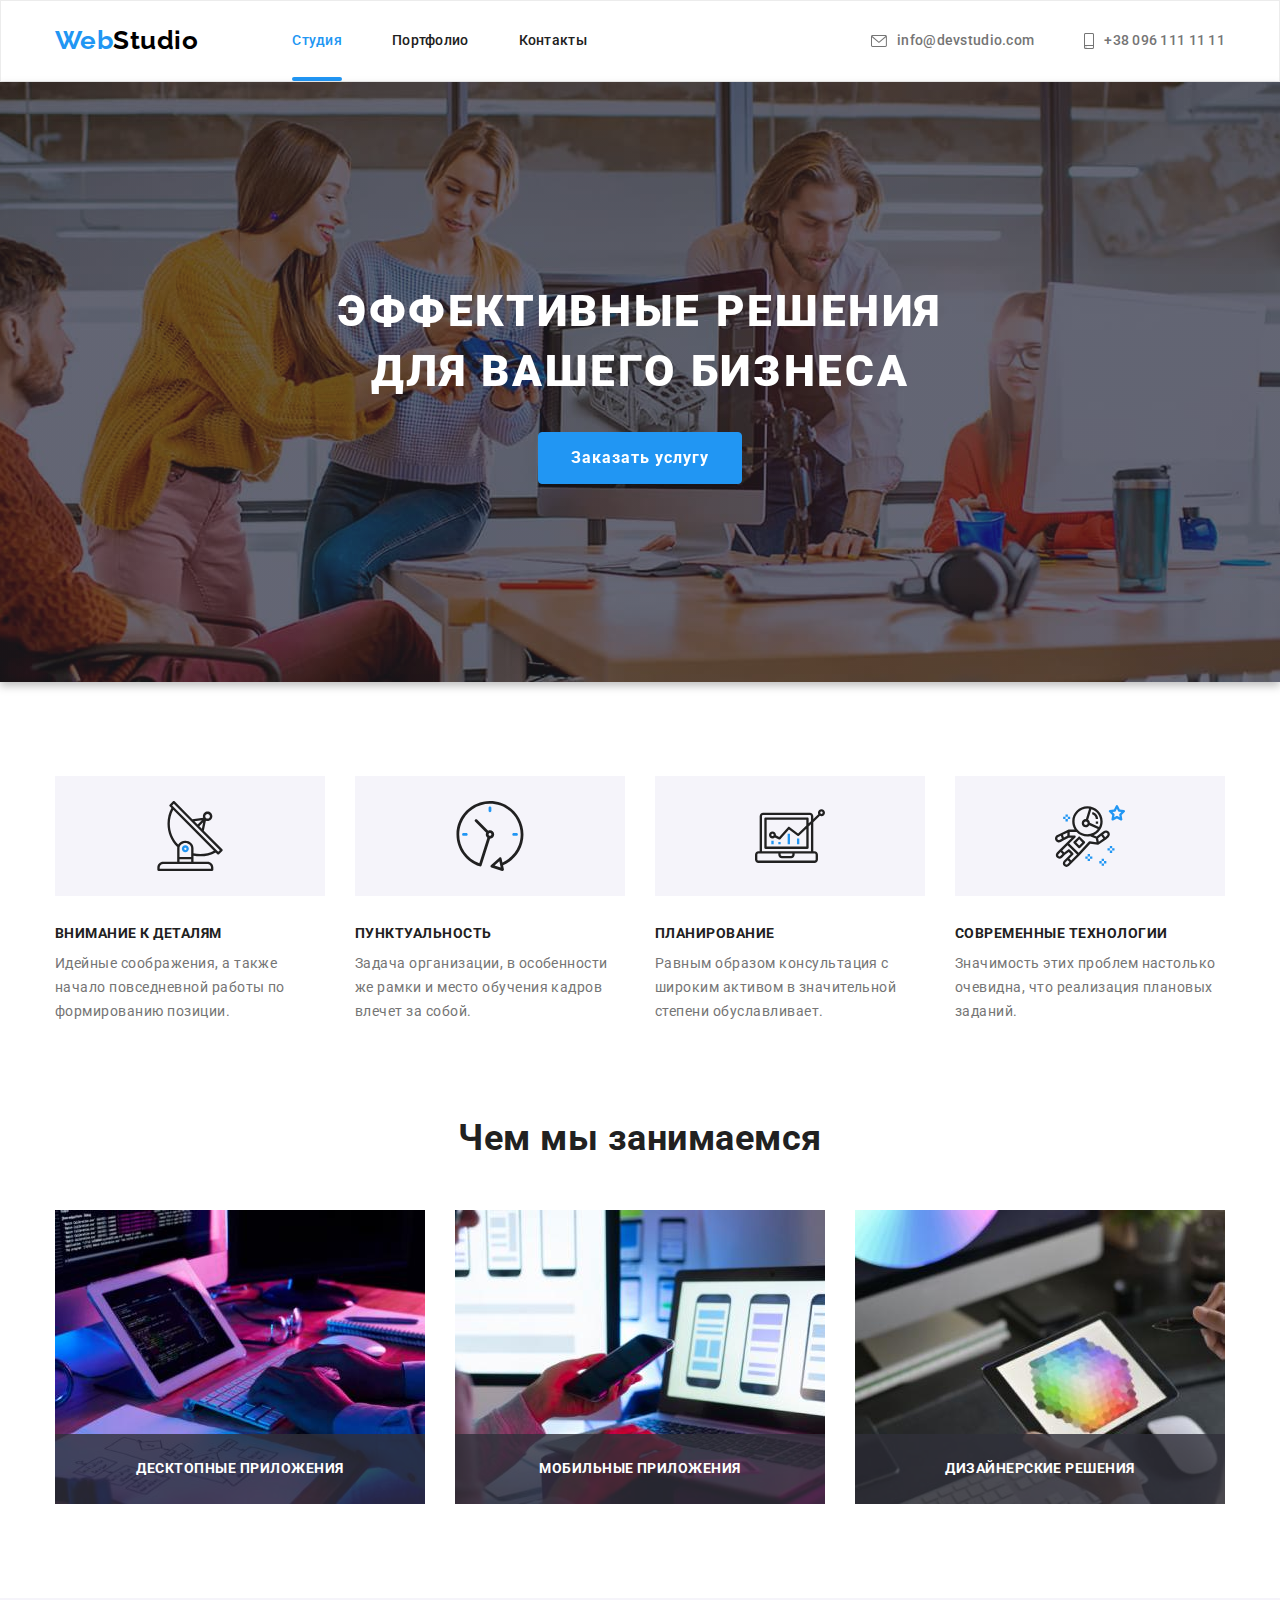
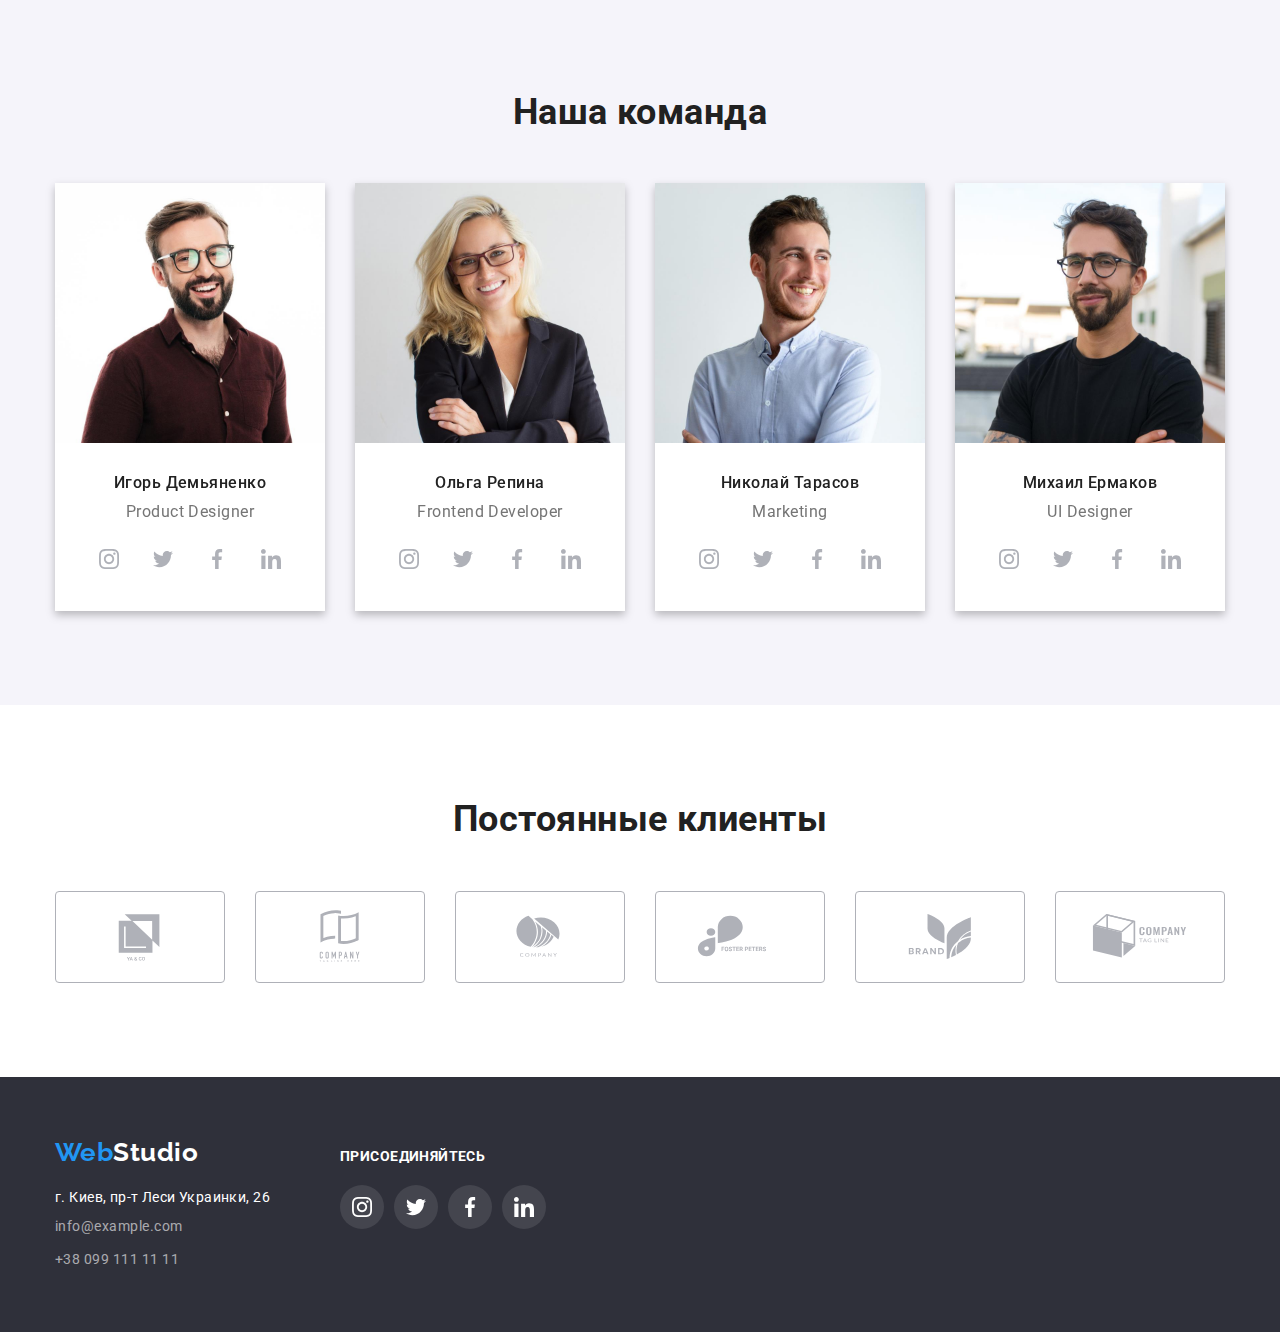
==== index.html @ 808e6c38 "start1" ====
<!DOCTYPE html>
<html lang="ru">
  <head>
    <meta charset="UTF-8" />
    <meta http-equiv="X-UA-Compatible" content="IE=edge" />
    <meta name="viewport" content="width=device-width, initial-scale=1.0" />
    <title>WebStudio</title>
    <link rel="preconnect" href="https://fonts.googleapis.com" />
    <link rel="preconnect" href="https://fonts.gstatic.com" crossorigin />
    <link
      href="https://fonts.googleapis.com/css2?family=Raleway:wght@700&family=Roboto:wght@400;500;700;900&display=swap"
      rel="stylesheet"
    />
    <link
      rel="stylesheet"
      href="https://cdnjs.cloudflare.com/ajax/libs/modern-normalize/1.1.0/modern-normalize.min.css"
    />
    <link rel="stylesheet" href="./css/styles.css" />
  </head>
  <body>
    <header class="header">
      <div class="container main-nav">
        <nav class="header-navigation">
          <a href="" class="header-logo link" lang="en">Web<span class="accent">Studio</span></a>
          <ul class="header-list list">
            <li class="header-item">
              <a href="./index.html" class="header-link link current">Студия</a>
            </li>
            <li class="header-item">
              <a href="./portfolio.html" class="header-link link">Портфолио</a>
            </li>
            <li class="header-item">
              <a href="" class="header-link link">Контакты</a>
            </li>
          </ul>
        </nav>
        <ul class="header-contacts list">
          <li class="header-item">
            <a href="mailto:info@devstudio.com" class="header-link header-mail link"
              ><svg class="header-contacts-icon" width="16" height="12">
                <use href="./images/icons.svg#icon-envelope"></use>
              </svg>
              info@devstudio.com</a
            >
          </li>
          <li class="header-item">
            <a href="tel:+380961111111" class="header-link header-tel link"
              ><svg class="header-contacts-icon" width="10" height="16">
                <use href="./images/icons.svg#icon-smartphone"></use>
              </svg>
              +38 096 111 11 11
            </a>
          </li>
        </ul>
      </div>
    </header>
    <main>
      <section class="hero overlay">
        <div class="container">
          <h1 class="hero-title">Эффективные решения <br />для вашего бизнеса</h1>
          <button type="button" data-modal-open class="order-button">Заказать услугу</button>
        </div>
      </section>
      <section class="feature">
        <div class="container">
          <h2 class="visually-hidden">Преимущества</h2>
          <ul class="feature-list list">
            <li class="feature-item">
              <div class="feature-div-icon">
                <svg class="feature-icon" width="70" height="70">
                  <use href="./images/icons.svg#icon-antenna"></use>
                </svg>
              </div>
              <div class="feature-item-text">
                <h3 class="title">Внимание к деталям</h3>
                <p class="text">
                  Идейные соображения, а также начало повседневной работы по формированию позиции.
                </p>
              </div>
            </li>
            <li class="feature-item">
              <div class="feature-div-icon">
                <svg class="feature-icon" width="70" height="70">
                  <use href="./images/icons.svg#icon-clock"></use>
                </svg>
              </div>
              <div class="feature-item-text">
                <h3 class="title">Пунктуальность</h3>
                <p class="text">
                  Задача организации, в особенности же рамки и место обучения кадров влечет за
                  собой.
                </p>
              </div>
            </li>
            <li class="feature-item">
              <div class="feature-div-icon">
                <svg class="feature-icon" width="70" height="70">
                  <use href="./images/icons.svg#icon-diagram"></use>
                </svg>
              </div>
              <div class="feature-item-text">
                <h3 class="title">Планирование</h3>
                <p class="text">
                  Равным образом консультация с широким активом в значительной степени
                  обуславливает.
                </p>
              </div>
            </li>
            <li class="feature-item">
              <div class="feature-div-icon">
                <svg class="feature-icon" width="70" height="70">
                  <use href="./images/icons.svg#icon-astronaut"></use>
                </svg>
              </div>
              <div class="feature-item-text">
                <h3 class="title">Современные технологии</h3>
                <p class="text">
                  Значимость этих проблем настолько очевидна, что реализация плановых заданий.
                </p>
              </div>
            </li>
          </ul>
        </div>
      </section>

      <section class="work">
        <div class="container">
          <h2 class="section-title">Чем мы занимаемся</h2>
          <ul class="work-list list">
            <li class="work-item">
              <img class="work-image" src="./images/box1.jpg" alt="планшет" width="370" />
              <p class="work-item-text">Десктопные приложения</p>
            </li>
            <li class="work-item">
              <img class="work-image" src="./images/box2.jpg" alt="смартфон" width="370" />
              <p class="work-item-text">Мобильные приложения</p>
            </li>
            <li class="work-item">
              <img class="work-image" src="./images/box3.jpg" alt="стилус" width="370" />
              <p class="work-item-text">Дизайнерские решения</p>
            </li>
          </ul>
        </div>
      </section>

      <section class="team">
        <div class="container">
          <h2 class="section-title">Наша команда</h2>
          <ul class="team-list list">
            <li class="team-item">
              <img
                class="team-image"
                src="./images/worker1.jpg"
                alt="Игорь Демьяненко"
                width="270"
              />
              <div class="team-title">
                <h3 class="team-name">Игорь Демьяненко</h3>
                <p class="team-job" lang="en">Product Designer</p>
                <ul class="team-social-list list">
                  <li class="team-social-item">
                    <a href="" class="team-social-link">
                      <svg class="team-social-icon" width="20" height="20">
                        <use href="./images/icons.svg#icon-instagram"></use>
                      </svg>
                    </a>
                  </li>
                  <li class="team-social-item">
                    <a href="" class="team-social-link">
                      <svg class="team-social-icon" width="20" height="20">
                        <use href="./images/icons.svg#icon-twitter"></use>
                      </svg>
                    </a>
                  </li>
                  <li class="team-social-item">
                    <a href="" class="team-social-link">
                      <svg class="team-social-icon" width="20" height="20">
                        <use href="./images/icons.svg#icon-facebook"></use>
                      </svg>
                    </a>
                  </li>
                  <li class="team-social-item">
                    <a href="" class="team-social-link">
                      <svg class="team-social-icon" width="20" height="20">
                        <use href="./images/icons.svg#icon-linkedin"></use>
                      </svg>
                    </a>
                  </li>
                </ul>
              </div>
            </li>
            <li class="team-item">
              <img class="team-image" src="./images/worker2.jpg" alt="Ольга Репина" width="270" />
              <div class="team-title">
                <h3 class="team-name">Ольга Репина</h3>
                <p class="team-job" lang="en">Frontend Developer</p>
                <ul class="team-social-list list">
                  <li class="team-social-item">
                    <a href="" class="team-social-link">
                      <svg class="team-social-icon" width="20" height="20">
                        <use href="./images/icons.svg#icon-instagram"></use>
                      </svg>
                    </a>
                  </li>
                  <li class="team-social-item">
                    <a href="" class="team-social-link">
                      <svg class="team-social-icon" width="20" height="20">
                        <use href="./images/icons.svg#icon-twitter"></use>
                      </svg>
                    </a>
                  </li>
                  <li class="team-social-item">
                    <a href="" class="team-social-link">
                      <svg class="team-social-icon" width="20" height="20">
                        <use href="./images/icons.svg#icon-facebook"></use>
                      </svg>
                    </a>
                  </li>
                  <li class="team-social-item">
                    <a href="" class="team-social-link">
                      <svg class="team-social-icon" width="20" height="20">
                        <use href="./images/icons.svg#icon-linkedin"></use>
                      </svg>
                    </a>
                  </li>
                </ul>
              </div>
            </li>
            <li class="team-item">
              <img
                class="team-image"
                src="./images/worker3.jpg"
                alt="Николай Тарасов"
                width="270"
              />
              <div class="team-title">
                <h3 class="team-name">Николай Тарасов</h3>
                <p class="team-job" lang="en">Marketing</p>
                <ul class="team-social-list list">
                  <li class="team-social-item">
                    <a href="" class="team-social-link">
                      <svg class="team-social-icon" width="20" height="20">
                        <use href="./images/icons.svg#icon-instagram"></use>
                      </svg>
                    </a>
                  </li>
                  <li class="team-social-item">
                    <a href="" class="team-social-link">
                      <svg class="team-social-icon" width="20" height="20">
                        <use href="./images/icons.svg#icon-twitter"></use>
                      </svg>
                    </a>
                  </li>
                  <li class="team-social-item">
                    <a href="" class="team-social-link">
                      <svg class="team-social-icon" width="20" height="20">
                        <use href="./images/icons.svg#icon-facebook"></use>
                      </svg>
                    </a>
                  </li>
                  <li class="team-social-item">
                    <a href="" class="team-social-link">
                      <svg class="team-social-icon" width="20" height="20">
                        <use href="./images/icons.svg#icon-linkedin"></use>
                      </svg>
                    </a>
                  </li>
                </ul>
              </div>
            </li>
            <li class="team-item">
              <img class="team-image" src="./images/worker4.jpg" alt="Михаил Ермаков" width="270" />
              <div class="team-title">
                <h3 class="team-name">Михаил Ермаков</h3>
                <p class="team-job" lang="en">UI Designer</p>
                <ul class="team-social-list list">
                  <li class="team-social-item">
                    <a href="" class="team-social-link">
                      <svg class="team-social-icon" width="20" height="20">
                        <use href="./images/icons.svg#icon-instagram"></use>
                      </svg>
                    </a>
                  </li>
                  <li class="team-social-item">
                    <a href="" class="team-social-link">
                      <svg class="team-social-icon" width="20" height="20">
                        <use href="./images/icons.svg#icon-twitter"></use>
                      </svg>
                    </a>
                  </li>
                  <li class="team-social-item">
                    <a href="" class="team-social-link">
                      <svg class="team-social-icon" width="20" height="20">
                        <use href="./images/icons.svg#icon-facebook"></use>
                      </svg>
                    </a>
                  </li>
                  <li class="team-social-item">
                    <a href="" class="team-social-link">
                      <svg class="team-social-icon" width="20" height="20">
                        <use href="./images/icons.svg#icon-linkedin"></use>
                      </svg>
                    </a>
                  </li>
                </ul>
              </div>
            </li>
          </ul>
        </div>
      </section>

      <section class="clients">
        <div class="container">
          <h2 class="section-title">Постоянные клиенты</h2>
          <ul class="clients-list list">
            <li class="clients-item">
              <a href="" class="clients-link link">
                <svg class="clients-icon" width="106" height="60">
                  <use href="./images/icons.svg#icon-client1"></use>
                </svg>
              </a>
            </li>
            <li class="clients-item">
              <a href="" class="clients-link link">
                <svg class="clients-icon" width="106" height="60">
                  <use href="./images/icons.svg#icon-client2"></use>
                </svg>
              </a>
            </li>
            <li class="clients-item">
              <a href="" class="clients-link link">
                <svg class="clients-icon" width="106" height="60">
                  <use href="./images/icons.svg#icon-client3"></use>
                </svg>
              </a>
            </li>
            <li class="clients-item">
              <a href="" class="clients-link link">
                <svg class="clients-icon" width="106" height="60">
                  <use href="./images/icons.svg#icon-client4"></use>
                </svg>
              </a>
            </li>
            <li class="clients-item">
              <a href="" class="clients-link link">
                <svg class="clients-icon" width="106" height="60">
                  <use href="./images/icons.svg#icon-client5"></use>
                </svg>
              </a>
            </li>
            <li class="clients-item">
              <a href="" class="clients-link link">
                <svg class="clients-icon" width="106" height="60">
                  <use href="./images/icons.svg#icon-client6"></use>
                </svg>
              </a>
            </li>
          </ul>
        </div>
      </section>

      <div class="backdrop is-hidden" data-modal>
        <div class="modal">
          <button type="button" data-modal-close class="modal-close">
            <svg class="close-icon" width="18" height="18">
              <use href="./images/icons.svg#icon-close"></use>
            </svg>
          </button>
        </div>
      </div>
    </main>

    <footer class="footer">
      <div class="container">
        <div class="footer-contact">
          <a href="" lang="en" class="footer-logo link">
            Web<span class="accent-footer">Studio</span>
          </a>
          <address class="footer-contacts">
            <ul class="footer-list list">
              <li class="footer-item">
                <a class="footer-address link" href="https://goo.gl/maps/3ZpsKinJBJPtdprP7">
                  г. Киев, пр-т Леси Украинки, 26
                </a>
              </li>
              <li class="footer-item">
                <a class="footer-mail link" href="mailto:info@example.com">info@example.com </a>
              </li>
              <li class="footer-item">
                <a class="footer-tel link" href="tel:+380991111111">+38 099 111 11 11 </a>
              </li>
            </ul>
          </address>
        </div>
        <div class="footer-join">
          <p class="footer-join-title">Присоединяйтесь</p>
          <ul class="footer-social-list list">
            <li class="footer-social-item">
              <a href="" class="footer-social-link">
                <svg class="footer-social-icon" width="20" height="20">
                  <use href="./images/icons.svg#icon-instagram"></use>
                </svg>
              </a>
            </li>
            <li class="footer-social-item">
              <a href="" class="footer-social-link">
                <svg class="footer-social-icon" width="20" height="20">
                  <use href="./images/icons.svg#icon-twitter"></use>
                </svg>
              </a>
            </li>
            <li class="footer-social-item">
              <a href="" class="footer-social-link">
                <svg class="footer-social-icon" width="20" height="20">
                  <use href="./images/icons.svg#icon-facebook"></use>
                </svg>
              </a>
            </li>
            <li class="footer-social-item">
              <a href="" class="footer-social-link">
                <svg class="footer-social-icon" width="20" height="20">
                  <use href="./images/icons.svg#icon-linkedin"></use>
                </svg>
              </a>
            </li>
          </ul>
        </div>
      </div>
    </footer>
    <script src="./js/modal.js"></script>
  </body>
</html>
---- css/styles.css ----
/* #000000 лого */
/* #212121 навігація, заголовки секцій */
/* #757575 основний колір тексту, контакти, текст секцій */
/* #2196F3 акцент */
/* #FFFFFF текст герой */
/* #FFFFFF другий фон */
/* #E5E5E5 основний фон */
/* raleway logo-700 */
/* roboto nav-500 hero-900 button&h3-700 
text&address-400 names-500*/

html {
  box-sizing: border-box;
}

*,
*::before,
*::after {
  box-sizing: inherit;
}

:root {
  --primary-text-color: #757575;
  --title-text-color: #212121;
  --accent-color: #2196f3;
  --secondary-text-color: #ffffff;
  --secondary-background-color: #2f303a;
  --button-color: #f5f4fa;
  --studio-color: #000;
  --header-border-color: #ECECEC;
  --portfolio-cards-border-color: #EEEEEE;
  --icon-color: #AFB1B8;
}

p,
h1,
h2,
h3,
h4,
h5,
h6 {
  margin: 0;
}

ul {
  margin: 0;
  padding: 0;
}

img {
  display: block;
  max-width: 100%;
  height: auto;
}

button {
  cursor: pointer;
}

.container {
  /* background-color: var(--secondary-text-color); */
  width: 1200px;
  margin: 0 auto;
  padding-right: 15px;
  padding-left: 15px;
  /* outline: 2px solid tomato; */
}

body {
  color: var(--primary-text-color);
  background-color: var(--secondary-text-color);
  font-family: "Roboto", sans-serif;
  letter-spacing: 0.03em;
  margin: 0;
}

.list {
  list-style: none;
  margin: 0;
  padding: 0;
}

.link {
  text-decoration: none;
}

.header {
  margin-bottom: 0;
  border: 1px solid var(--header-border-color);
}

/* лого */

.header-logo,
.footer-logo {
  color: var(--accent-color);
  font-family: "Raleway", sans-serif;
  font-weight: 700;
  font-size: 26px;
  line-height: 1.19;
}

.header-logo .accent {
  color: var(--studio-color);
}

.header-logo {
  padding-top: 24px;
  padding-bottom: 25px;
}

/* навігація */

.main-nav,
.header-list,
.header-contacts,
.header-link,
.header-navigation {
  display: flex;
}

.main-nav {
  align-items: center;
  justify-content: space-between;
}

.header-list {
  margin-left: 94px
}

.header-item:not(:last-child) {
  margin-right: 50px;
}

.header-link:hover,
.header-link:focus,
.header-contacts-link:hover,
.header-contacts-link:focus,
.header-link.current,
.accent:hover,
.accent-footer:hover,
.accent:focus,
.accent-footer:focus,
.footer-mail:hover,
.footer-mail:focus,
.footer-tel:focus,
.footer-tel:hover,
.footer-address:hover,
.footer-address:focus {
  color: var(--accent-color);
}

.header-contacts-link,
.accent,
.accent-footer,
.footer-mail,
.footer-tel,
.footer-address {
  transition: color 250ms cubic-bezier(0.4, 0, 0.2, 1);
}

.header-link {
  position: relative;
  align-items: center;
  justify-content: center;
  color: var(--title-text-color);
  font-weight: 500;
  font-size: 14px;
  line-height: 1.14;
  letter-spacing: 0.02em;
  padding-top: 32px;
  padding-bottom: 32px;
  transition: color 250ms cubic-bezier(0.4, 0, 0.2, 1);
}

.current::after {
  display: block;
  content: '';
  position: absolute;
  left: 0;
  bottom: 0;
  width: 100%;
  height: 4px;
  border-radius: 2px;  
  background-color: var(--accent-color);
  /* opacity: 0;
  transition: opacity 250ms; */
}

/* .header-link:hover::after {
  opacity: 1;  
} */

.header-mail, .header-tel {
  color: var(--primary-text-color);  
}

.header-contacts-icon {
  fill: currentColor;
  margin-right: 10px;
}

/* герой */

.hero {
  background-color: var(--secondary-background-color);
  text-align: center;
  padding-top: 200px;
  padding-bottom: 200px;
}

.overlay {
  max-width: 1600px;
  height: 600px;
  margin-left: auto;
  margin-right: auto;
  background-image: linear-gradient(
    to right,
    rgba(47, 48, 58, 0.4),
    rgba(47, 48, 58, 0.4)
  ),
  url("../images/hero.jpg");
  background-repeat: no-repeat;
  background-position: center;
  background-size: cover;
  filter: drop-shadow(0px 4px 4px rgba(0, 0, 0, 0.25));
}

.hero > .container {
    width: 696px;
}

.hero-title {
  margin-top: 0;
  margin-bottom: 30px;
  color: var(--secondary-text-color);
  font-weight: 900;
  font-size: 44px;
  line-height: 1.36;
  letter-spacing: 0.06em;
  text-transform: uppercase;
}

.order-button {
  display: inline-block;
  color: var(--secondary-text-color);
  background-color: var(--accent-color);
  border: 1px solid transparent;
  border-color: var(--accent-color);
  border-radius: 4px;
  font-family: inherit;
  font-weight: 700;
  font-size: 16px;
  line-height: 1.87;
  text-align: center;
  letter-spacing: 0.06em;
  cursor: pointer;
  min-width: 200px;
  padding: 10px 32px;
}

/* sections */

.visually-hidden {
  position: absolute;
  white-space: nowrap;
  width: 1px;
  height: 1px;
  overflow: hidden;
  border: 0;
  padding: 0;
  clip: rect(0 0 0 0);
  clip-path: inset(50%);
  margin: -1px;
}

.title {
  margin-top: 0;
  margin-bottom: 10px;
}

.section-title {
  color: var(--title-text-color);
  font-weight: bold;
  font-size: 36px;
  line-height: 1.16;
  text-align: center;
  margin-top: 0;
  margin-bottom: 50px;
}

.text {
  margin-top: 0;
  margin-bottom: 0;
}

/* features */

.feature {
  padding-top: 94px;
  padding-bottom: 94px;
}

.feature-list {
  display: flex;
  align-items: center;
  justify-content: space-between;
  width: 1170px;
}

.feature-list .title {
  color: var(--title-text-color);
  font-weight: 700;
  font-size: 14px;
  line-height: 1.14;
  text-transform: uppercase;
}

.feature-item {
  display: block;
  width: 270px;
  background-color: var(--button-color);
}

.feature-div-icon {
  display: flex;
  align-items: center;
  justify-content: center;
  height: 120px;
}

.feature-item:not(:last-child) {
  margin-right: 30px;
}

.feature-item-text {
  padding-top: 30px;
  background-color: var(--secondary-text-color);
}

.feature-list .text {
  font-size: 14px;
  line-height: 1.71;
}

/* work */

.work {  
  padding-bottom: 94px;
}

.work-list {
  display: flex;
  justify-content: space-between;
}

.work-item:not(:last-child) {
  margin-right: 30px;
}

.work-item {
  position: relative;
}

.work-item-text {
  position: absolute;
  bottom: 0;
  left: 0;
  font-weight: 700;
font-size: 14px;
line-height: 1.14;
text-transform: uppercase;
text-align: center;
color: var(--secondary-text-color);
background-color: rgba(47, 48, 58, 0.8);
height: 70px;
width: 100%;
display: flex;
justify-content: center;
align-items: center;
}

/* team */

.team {
  background-color: var(--button-color);
  padding-top: 94px;
  padding-bottom: 94px;
}

.team-list {
  display: flex;  
}

.team-title {
  padding: 30px 32px;
}

.team-name {
  color: var(--title-text-color);
  font-weight: 500;
  font-size: 16px;
  line-height: 1.19;
  text-align: center;
  margin-bottom: 10px;
}

.team-job {
  font-size: 16px;
  line-height: 1.19;
  text-align: center;  
  margin-bottom: 16px;
}

.team-item {
  background-color: var(--secondary-text-color);  
  border-radius: 0px;
  filter: drop-shadow(0px 4px 4px rgba(0, 0, 0, 0.25));
}

.team-item:not(:last-child) {
  margin-right: 30px;
}

.team-social-list {
  display: flex;
  justify-content: center;
}

.team-social-item {
  width: 44px;
  height: 44px;
}

.team-social-item + .team-social-item {
  margin-left: 10px;
}

.team-social-link {
  width: 100%;
  height: 100%;
  border-radius: 50%;
  display: flex;
  align-items: center;
  justify-content: center;
  color: var(--icon-color);
  transition: background-color 250ms cubic-bezier(0.4, 0, 0.2, 1), color 250ms cubic-bezier(0.4, 0, 0.2, 1);
}

.team-social-icon {
  fill: currentColor;
}

.team-social-link:hover,
.team-social-link:focus {
  background-color: var(--accent-color);
  color: var(--secondary-text-color);
}

/* clients */

.clients {
  background-color: var(--secondary-text-color);
  padding-top: 94px;
  padding-bottom: 94px;
}

.clients-list {
  display: flex;
  justify-content: center;
}

.clients-item {
  width: 170px;
  height: 92px;  
}

/* .clients-item:hover,
.clients-item:focus { 
  border-color: var(--accent-color);  
} */

.clients-item + .clients-item {
  margin-left: 30px;
}

.clients-link {
  width: 100%;
  height: 100%;
  display: flex;
  align-items: center;
  justify-content: center;
  color: var(--icon-color);
  border: 1px solid var(--icon-color);
  border-radius: 4px;
  transition: color 250ms cubic-bezier(0.4, 0, 0.2, 1), border-color 250ms cubic-bezier(0.4, 0, 0.2, 1);
}

.clients-icon {
  fill: currentColor;
}

.clients-link:hover,
.clients-link:focus { 
  color: var(--accent-color);
  border-color: var(--accent-color);
}

/* footer */

.footer {
  background-color: var(--secondary-background-color);
  padding-top: 60px;
  padding-bottom: 60px;
}

.footer-logo {
  display: inline-block;
  margin-bottom: 20px;
}

.footer-item:not(:last-child) {
  margin-bottom: 9px;
}

.accent-footer {
  color: var(--secondary-text-color);
}

.footer-address {
  color: var(--secondary-text-color);
  font-style: normal;
  font-size: 14px;
  line-height: 1.17;
  letter-spacing: 0.03em;
}

.footer-mail,
.footer-tel {
  color: rgba(255, 255, 255, 0.6);
  font-style: normal;
  font-size: 14px;
  line-height: 1.71;
}

.footer-join,
.footer-contacts,
.footer-social-list,
.footer-social-link,
.footer-contact {
  display: flex;  
}

.footer > .container {
  display: flex;
  flex-direction: row;
  align-items: baseline;
}

.footer-contact {
  flex-direction: column;
  margin-right: 70px;
}
.footer-join {
  flex-direction: column;  
  width: 206px;
  height: 80px;  
}

.footer-join-title {
  font-weight: 700;
  font-size: 14px;
  line-height: 1.14;
  letter-spacing: 0.03em;
  text-transform: uppercase;
  color: var(--secondary-text-color);
  margin-bottom: 20px;
  align-items: baseline;
}

.footer-social-list {
  justify-content: center;  
}

.footer-social-item {
  width: 44px;
  height: 44px;
  border-radius: 50%;
  background-color: rgba(255, 255, 255, 0.1);
  transition: background-color 250ms cubic-bezier(0.4, 0, 0.2, 1);
}

.footer-social-item + .footer-social-item {
  margin-left: 10px;
}

.footer-social-link {
  width: 100%;
  height: 100%;
  border-radius: 50%;
  align-items: center;
  justify-content: center;
  transition: background-color 250ms cubic-bezier(0.4, 0, 0.2, 1);
}

.footer-social-icon {
  fill: var(--secondary-text-color);
}

.footer-social-link:hover,
.footer-social-link:focus {
  background-color: var(--accent-color); 
}

.footer-social-link:hover .footer-social-icon,
.footer-social-link:focus .footer-social-icon {
  fill: var(--secondary-text-color);
}

.footer-social-link .footer-social-icon {
  transition: fill 250ms cubic-bezier(0.4, 0, 0.2, 1);
}

/* Модалка */

.backdrop {
  position: fixed;
  top: 0;
  left: 0;
  width: 100vw;
  height: 100vh;
  background: rgba(0, 0, 0, 0.2);
  opacity: 1;
  transition: opacity 250ms cubic-bezier(0.4, 0, 0.2, 1), visibility 250ms cubic-bezier(0.4, 0, 0.2, 1);  
}

.backdrop.is-hidden .modal {
  transform: scale(1.5) rotate(270deg);
}

.backdrop.is-hidden {
  visibility: hidden;
  opacity: 0;
  pointer-events: none;
}

.modal {
  position: absolute;
  top: 50%;
  left: 50%;
  transform: translate(-50%, -50%) scale(1) rotate(0);
  transition: transform 250ms cubic-bezier(0.4, 0, 0.2, 1);

  min-height: 581px;
  min-width: 528px;
  background-color: #FFFFFF;
  box-shadow: 0px 1px 3px rgba(0, 0, 0, 0.12), 0px 1px 1px rgba(0, 0, 0, 0.14), 0px 2px 1px rgba(0, 0, 0, 0.2);
  border-radius: 4px;
}

.modal-close {
  position: absolute;
  top: 14px;
  right: 14px;
  width: 30px;
  height: 30px;
  background-color: var(--secondary-text-color);
  border: 1px solid rgba(0, 0, 0, 0.1);
  border-radius: 50%;
  display: flex;
  justify-content: center;
  align-items: center;
}

/* portfolio */

.button {
  border: 0;
  border-radius: 4px;
  font-family: inherit;
  font-weight: 500;
  font-size: 16px;
  line-height: 1.62;
  text-align: center;
  cursor: pointer;  
  padding: 6px 22px;  
}

.portfolio-btn-current {
  color: var(--secondary-text-color);
  background-color: var(--accent-color);
  border-color: var(--accent-color);
  box-shadow: 0px 3px 1px rgba(0, 0, 0, 0.1), 0px 1px 2px rgba(0, 0, 0, 0.08), 0px 2px 2px rgba(0, 0, 0, 0.12);
}

.portfolio-btn-filter {
  color: var(--title-text-color);
  background-color: var(--button-color);
  border-color: var(--button-color);  
}

.portfolio-category {
  padding-top: 94px;
  padding-bottom: 94px;
}

.portfolio-btn {
  display: flex;
  justify-content: center;
  margin-bottom: 50px;
}

.portfolio-btn-item:not(:last-child) {
  margin-right: 8px;
}

.portfolio-category .portfolio-btn-filter:hover,
.portfolio-category .portfolio-btn-filter:focus,
.portfolio-category .portfolio-btn-current:hover,
.portfolio-category .portfolio-btn-current:hover {
  color: var(--secondary-text-color);
  background-color: var(--accent-color);  
  box-shadow: 0px 3px 1px rgba(0, 0, 0, 0.1), 0px 1px 2px rgba(0, 0, 0, 0.08), 0px 2px 2px rgba(0, 0, 0, 0.12);
}

.portfolio-category .portfolio-btn-filter,
.portfolio-category .portfolio-btn-current {
  transition: color 250ms cubic-bezier(0.4, 0, 0.2, 1), background-color 250ms cubic-bezier(0.4, 0, 0.2, 1), box-shadow 250ms cubic-bezier(0.4, 0, 0.2, 1);
}

/* Наши работы */

.examples-list {
  display: flex;
  flex-wrap: wrap;
  margin-right: -30px;
  margin-bottom: -30px;
}

.examples-list .title {
  color: var(--title-text-color);
  font-weight: bold;
  font-size: 18px;
  line-height: 2;
  letter-spacing: 0.06em;
}

.examples-list .text {
  color: var(--primary-text-color);
  font-size: 16px;
  line-height: 1.87;  
}

.examples-text {
  padding: 20px 24px;  
}

.examples-item {
  flex-basis: calc(100% / 3 - 30px);
  width: 370px;
  background-color: var(--secondary-text-color);
  margin-right: 30px;
  margin-bottom: 30px;  
}

.examples-link {
  display: block;
  transition: box-shadow 250ms cubic-bezier(0.4, 0, 0.2, 1)
}

.examples-link:hover,
.examples-link:focus {  
  box-shadow: 0px 1px 1px rgba(0, 0, 0, 0.12), 0px 4px 4px rgba(0, 0, 0, 0.06), 1px 4px 6px rgba(0, 0, 0, 0.16);  
}

.examples-link:hover .examples-overlay-text,
.examples-link:focus .examples-overlay-text {
  transform: translateY(0);
  opacity: 1; 
}

.examples-overlay {
  position: relative;
  overflow: hidden;
  border: 1px solid var(--portfolio-cards-border-color);
}

.examples-overlay-text {
  position: absolute;
  top: 0;  
  left: 0;
  font-size: 18px;
  font-weight: 400;
  line-height: 1.56;  
  color: var(--secondary-text-color);
  padding: 50px 24px;
  width: 100%;
  height: 100%;  
  background: rgba(33, 150, 243, 0.9);
  transform: translateY(100%);
  transition: transform 250ms cubic-bezier(0.4, 0, 0.2, 1);
  opacity: 0;
  /* overflow: auto; */
}
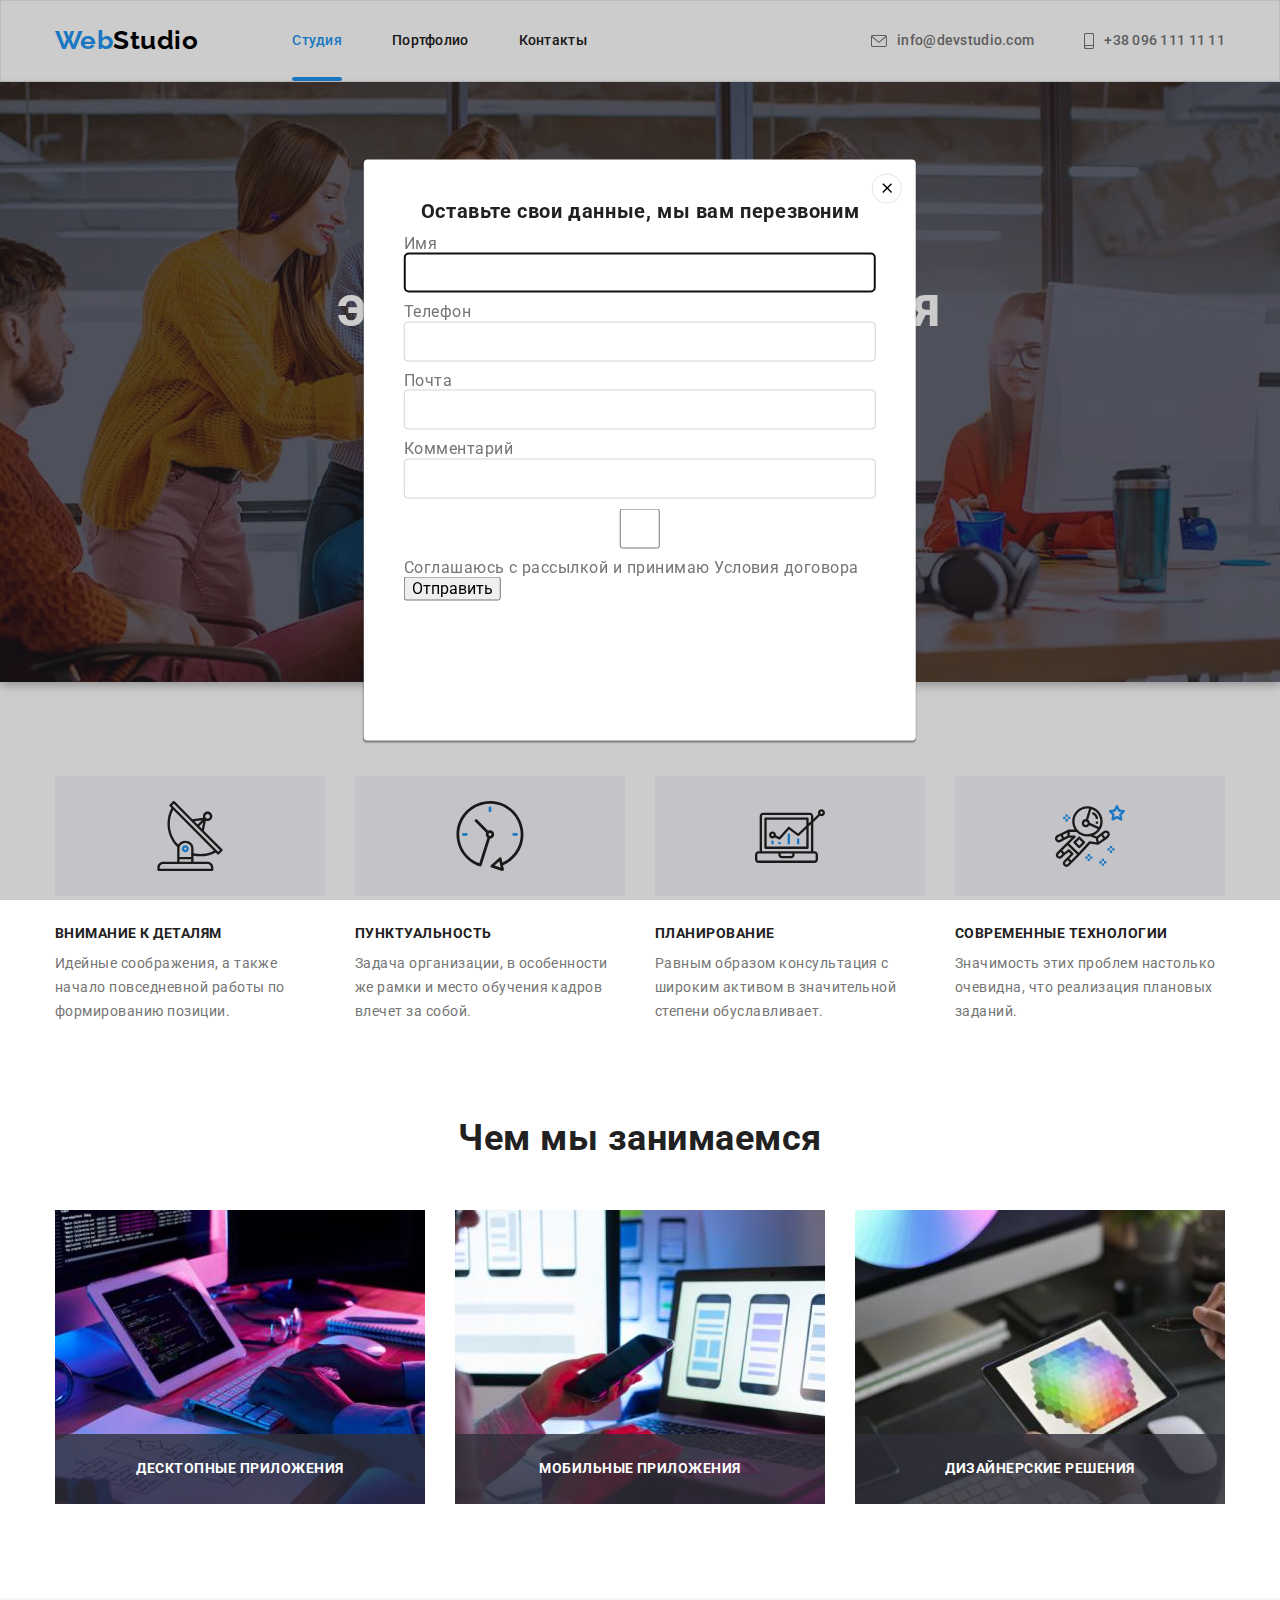
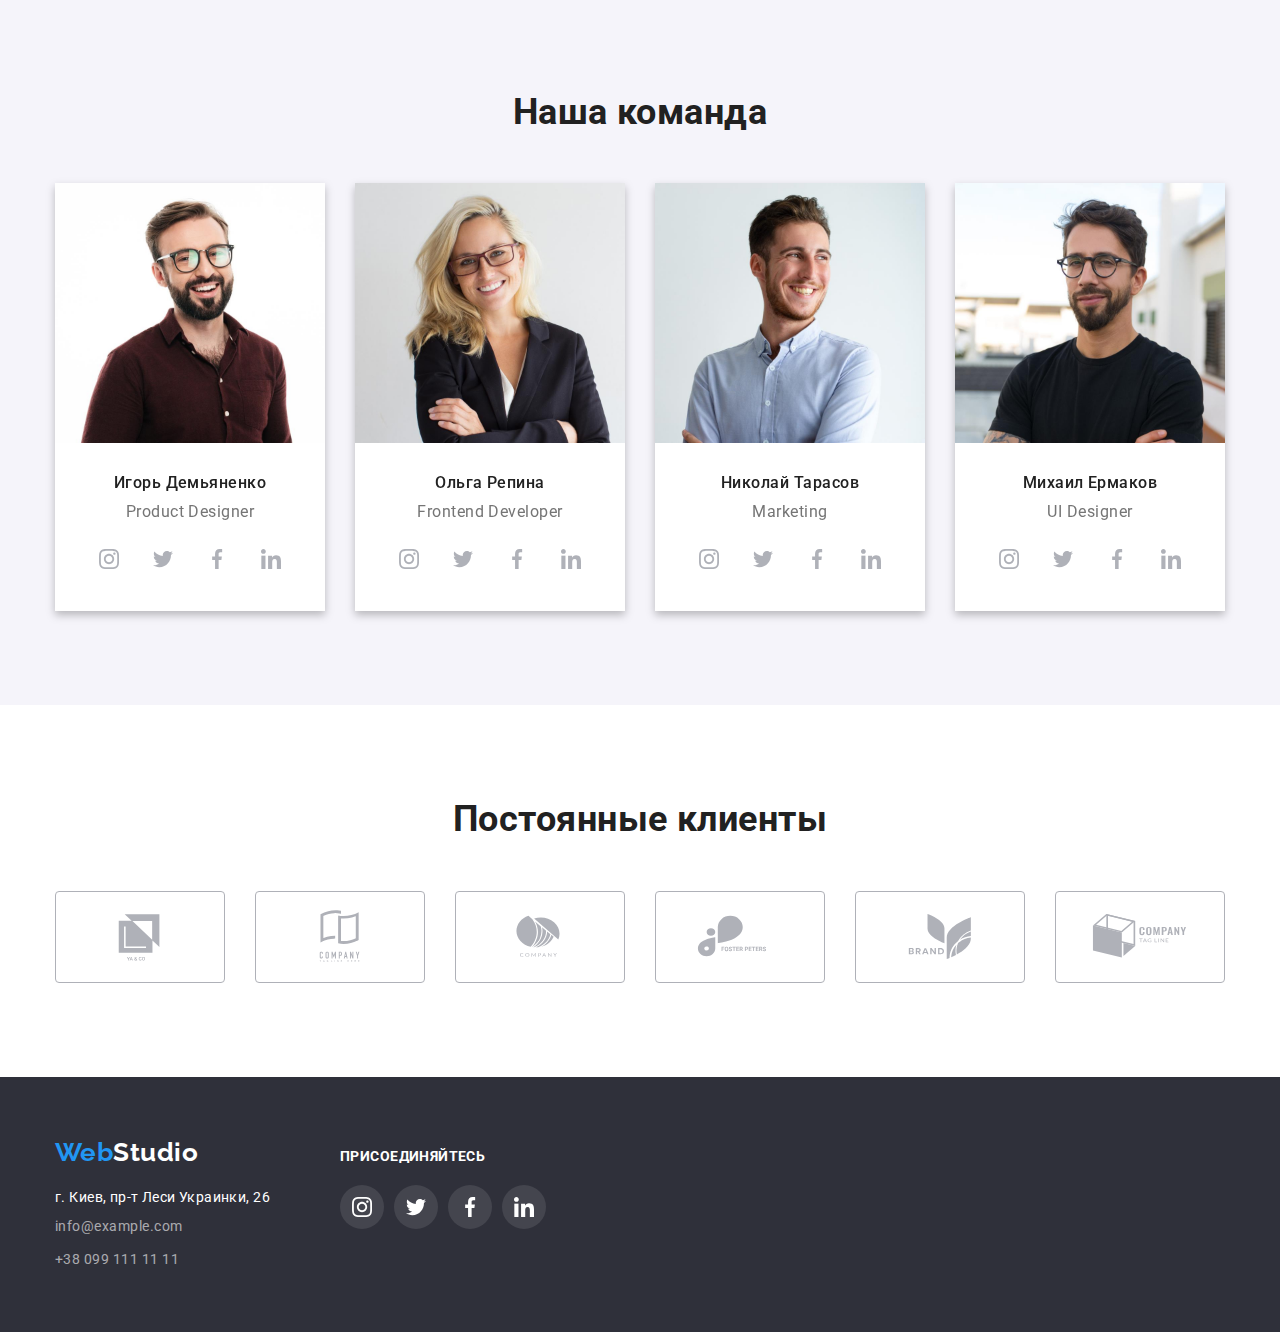
==== commit 132f5b3b: "start2" ====
--- a/index.html
+++ b/index.html
@@ -359,13 +359,37 @@
         </div>
       </section>
 
-      <div class="backdrop is-hidden" data-modal>
+      <div class="backdrop" data-modal>
         <div class="modal">
           <button type="button" data-modal-close class="modal-close">
             <svg class="close-icon" width="18" height="18">
               <use href="./images/icons.svg#icon-close"></use>
             </svg>
           </button>
+          <p class="modal-title">Оставьте свои данные, мы вам перезвоним</p>
+          <form action="#" class="modal-form">
+            <div class="modal-field">
+              <label for="name">Имя</label>
+              <input class="modal-input" type="text" name="name" id="name" autofocus />
+            </div>
+            <div class="modal-field">
+              <label for="tel">Телефон</label>
+              <input class="modal-input" type="text" name="tel" id="tel" autofocus />
+            </div>
+            <div class="modal-field">
+              <label for="mail">Почта</label>
+              <input class="modal-input" type="text" name="mail" id="mail" autofocus />
+            </div>
+            <div class="modal-field">
+              <label for="comment">Комментарий</label>
+              <input class="modal-input" type="text" name="comment" id="comment" autofocus />
+            </div>
+            <div class="modal-field">
+              <input class="modal-input" type="checkbox" name="agree" id="agree" autofocus />
+              <label for="agree">Соглашаюсь с рассылкой и принимаю Условия договора</label>
+            </div>
+            <button type="submit">Отправить</button>
+          </form>
         </div>
       </div>
     </main>
@@ -427,6 +451,6 @@
         </div>
       </div>
     </footer>
-    <script src="./js/modal.js"></script>
+    <!-- <script src="./js/modal.js"></script> -->
   </body>
 </html>
--- a/css/styles.css
+++ b/css/styles.css
@@ -656,6 +656,7 @@
   background-color: #FFFFFF;
   box-shadow: 0px 1px 3px rgba(0, 0, 0, 0.12), 0px 1px 1px rgba(0, 0, 0, 0.14), 0px 2px 1px rgba(0, 0, 0, 0.2);
   border-radius: 4px;
+  padding: 40px;
 }
 
 .modal-close {
@@ -670,6 +671,32 @@
   display: flex;
   justify-content: center;
   align-items: center;
+}
+
+.modal-title {
+font-weight: 700;
+font-size: 20px;
+line-height: 1.15;
+text-align: center;
+letter-spacing: 0.03em;
+color: var(--title-text-color);
+margin-bottom: 12px;
+}
+
+.modal-field {
+
+}
+
+.modal-input {
+  width: 100%;
+  height: 40px;
+border: 1px solid rgba(33, 33, 33, 0.2);
+border-radius: 4px;
+margin-bottom: 10px;
+padding-left: 12px;
+padding-right: 12px;
+background-color: transparent;
+font-size: 16px;
 }
 
 /* portfolio */
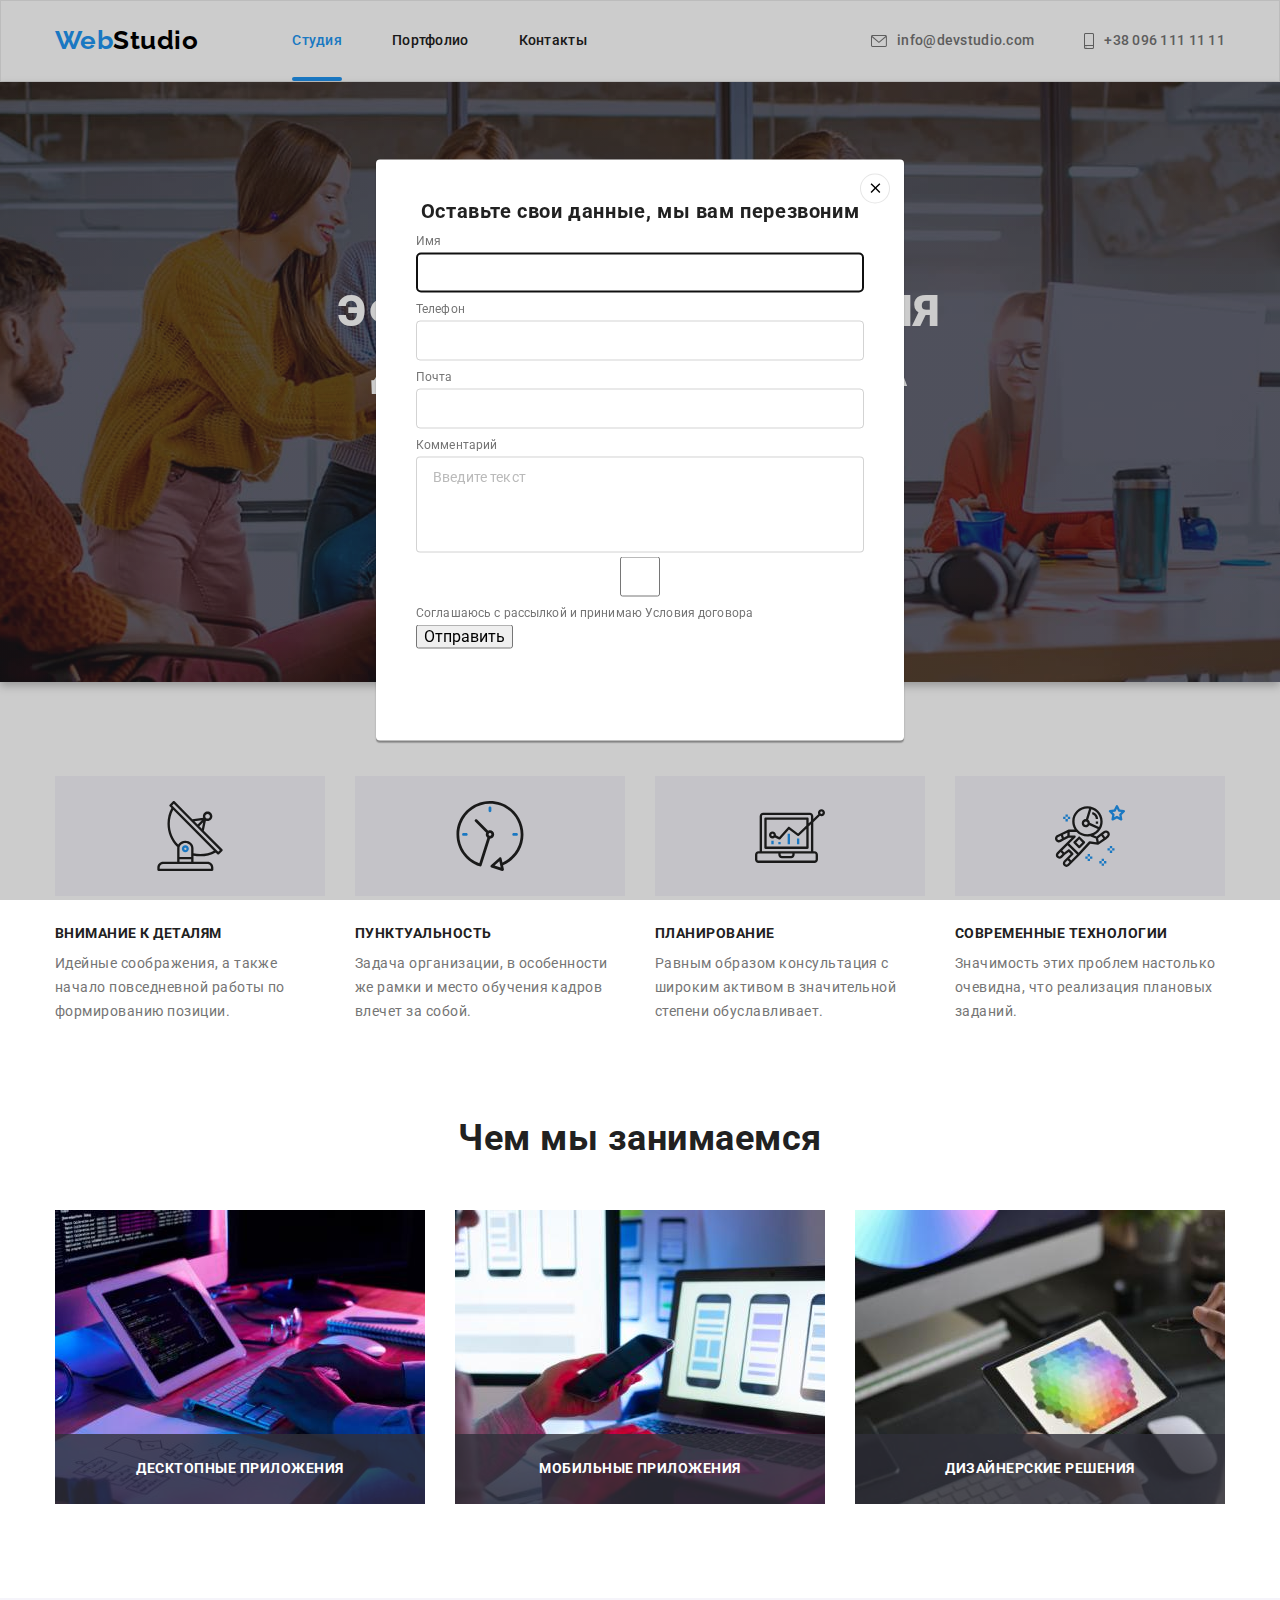
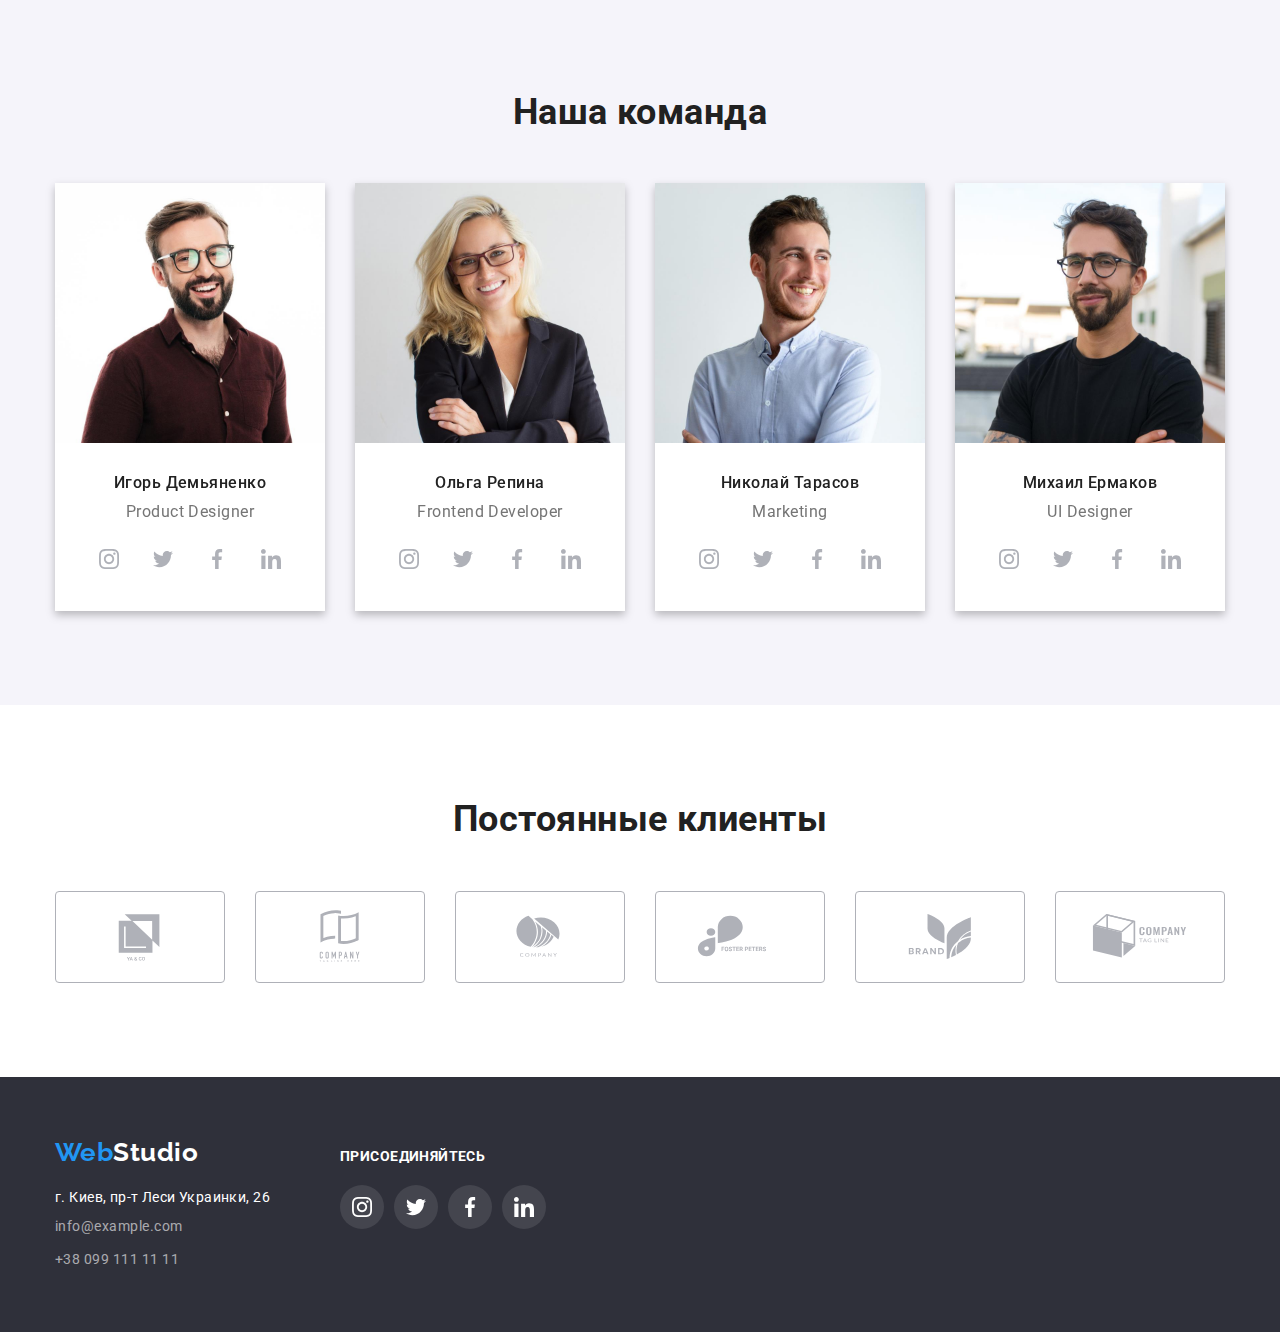
==== commit 1827a012: "start3" ====
--- a/index.html
+++ b/index.html
@@ -369,24 +369,42 @@
           <p class="modal-title">Оставьте свои данные, мы вам перезвоним</p>
           <form action="#" class="modal-form">
             <div class="modal-field">
-              <label for="name">Имя</label>
-              <input class="modal-input" type="text" name="name" id="name" autofocus />
+              <label for="name" class="modal-input-text">Имя</label>
+              <input class="modal-input" type="text" name="name" id="name" required autofocus />
             </div>
             <div class="modal-field">
-              <label for="tel">Телефон</label>
-              <input class="modal-input" type="text" name="tel" id="tel" autofocus />
+              <label for="tel" class="modal-input-text">Телефон</label>
+              <input
+                class="modal-input"
+                type="tel"
+                minlength="2"
+                name="tel"
+                id="tel"
+                required
+                autofocus
+              />
             </div>
             <div class="modal-field">
-              <label for="mail">Почта</label>
-              <input class="modal-input" type="text" name="mail" id="mail" autofocus />
+              <label for="mail" class="modal-input-text">Почта</label>
+              <input class="modal-input" type="email" name="mail" id="mail" required autofocus />
             </div>
             <div class="modal-field">
-              <label for="comment">Комментарий</label>
-              <input class="modal-input" type="text" name="comment" id="comment" autofocus />
+              <label for="comment" class="modal-input-text">Комментарий</label>
+              <textarea name="comment" id="comment" class="modal-comment">Введите текст</textarea>
             </div>
             <div class="modal-field">
-              <input class="modal-input" type="checkbox" name="agree" id="agree" autofocus />
-              <label for="agree">Соглашаюсь с рассылкой и принимаю Условия договора</label>
+              <input
+                class="modal-input"
+                type="checkbox"
+                name="agree"
+                id="agree"
+                value="Соглашаюсь с рассылкой и принимаю Условия договора"
+                required
+                autofocus
+              />
+              <label for="agree" class="modal-input-text"
+                >Соглашаюсь с рассылкой и принимаю Условия договора</label
+              >
             </div>
             <button type="submit">Отправить</button>
           </form>
--- a/css/styles.css
+++ b/css/styles.css
@@ -696,7 +696,38 @@
 padding-left: 12px;
 padding-right: 12px;
 background-color: transparent;
-font-size: 16px;
+font-size: 14px;
+}
+
+.modal-comment {
+  width: 100%;
+  height: 96px;
+  font-size: 14px;
+line-height: 1.14;
+letter-spacing: 0.01em;
+border: 1px solid rgba(33, 33, 33, 0.2);
+border-radius: 4px;
+padding: 12px 16px;
+color: rgba(117, 117, 117, 0.5);
+resize: none;
+}
+
+.modal-input::placeholder .modal-comment::placeholder{
+  font-size: 14px;
+line-height: 1.14;
+letter-spacing: 0.01em;
+
+color: rgba(117, 117, 117, 0.5);
+}
+
+.modal-input-text {
+  display: block;
+  margin-bottom: 4px;
+  font-size: 12px;
+line-height: 1.16;
+letter-spacing: 0.01em;
+
+color: var(--primary-text-color);
 }
 
 /* portfolio */
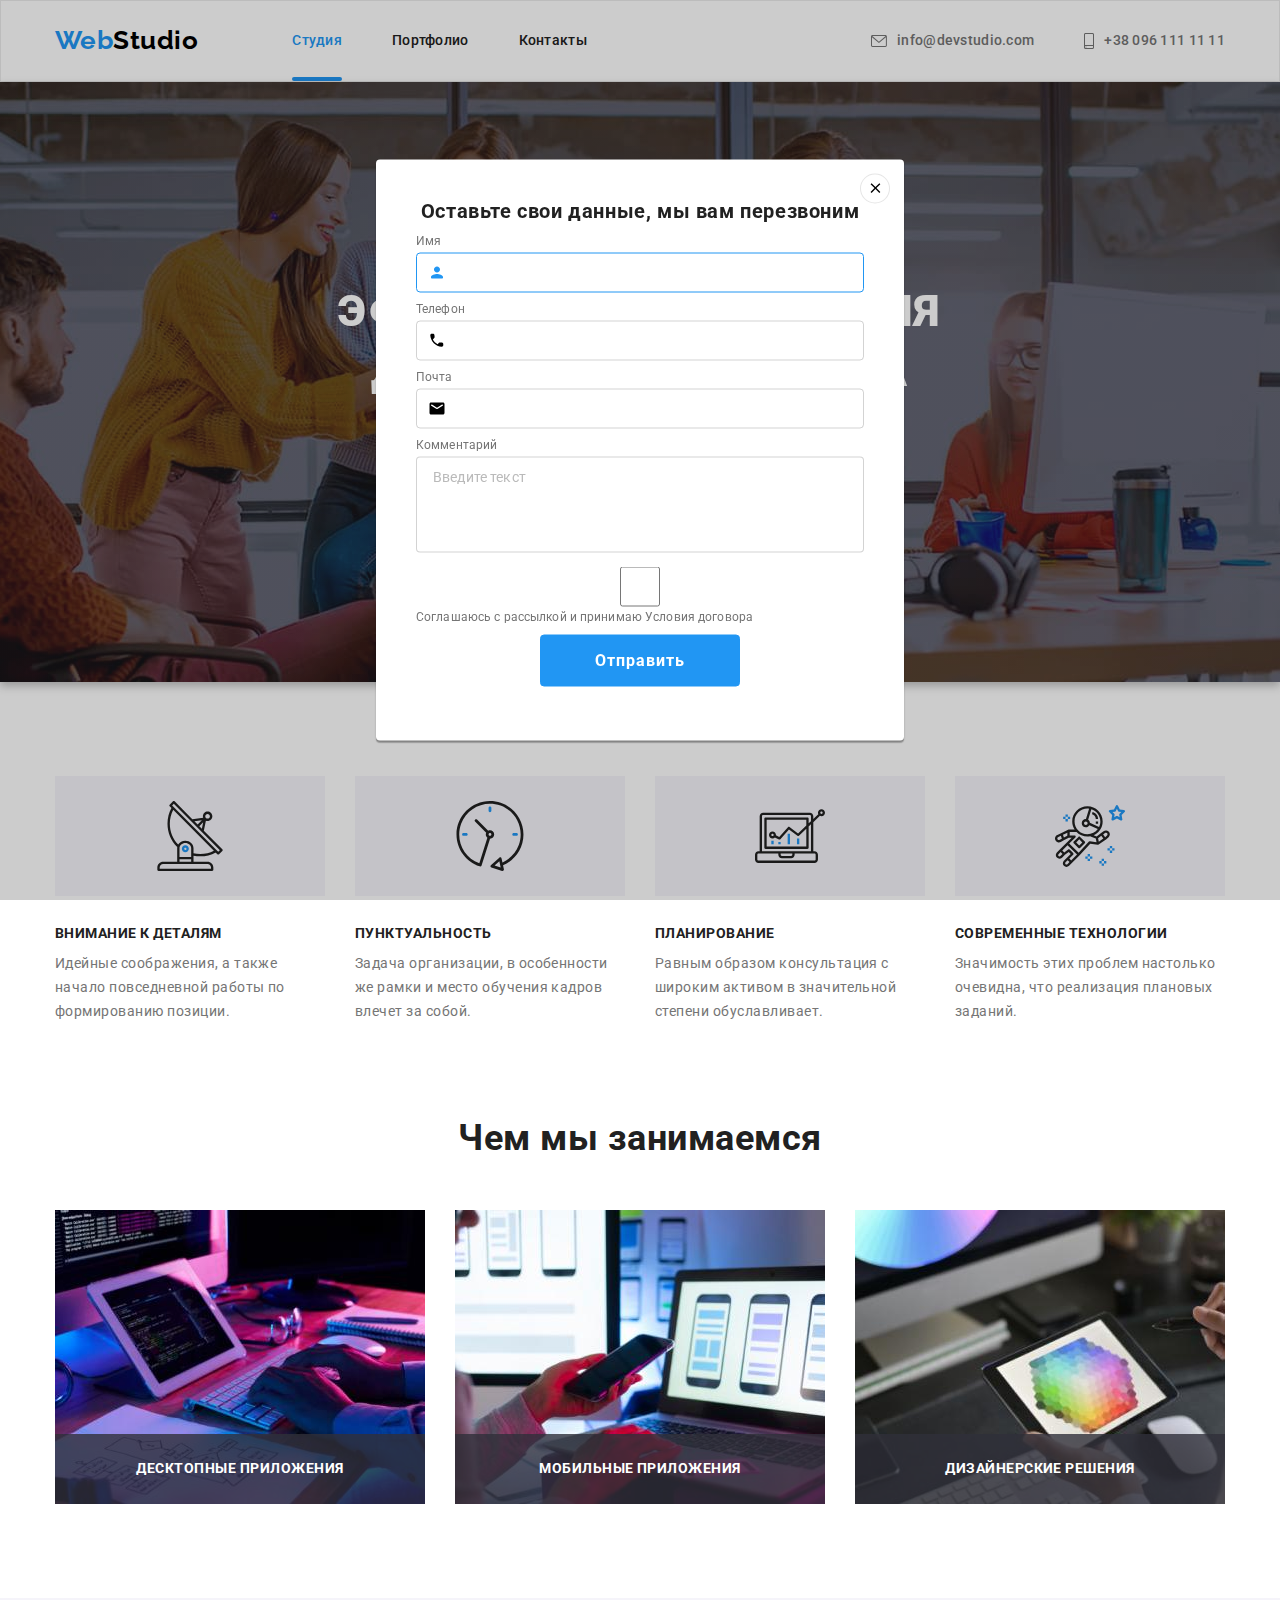
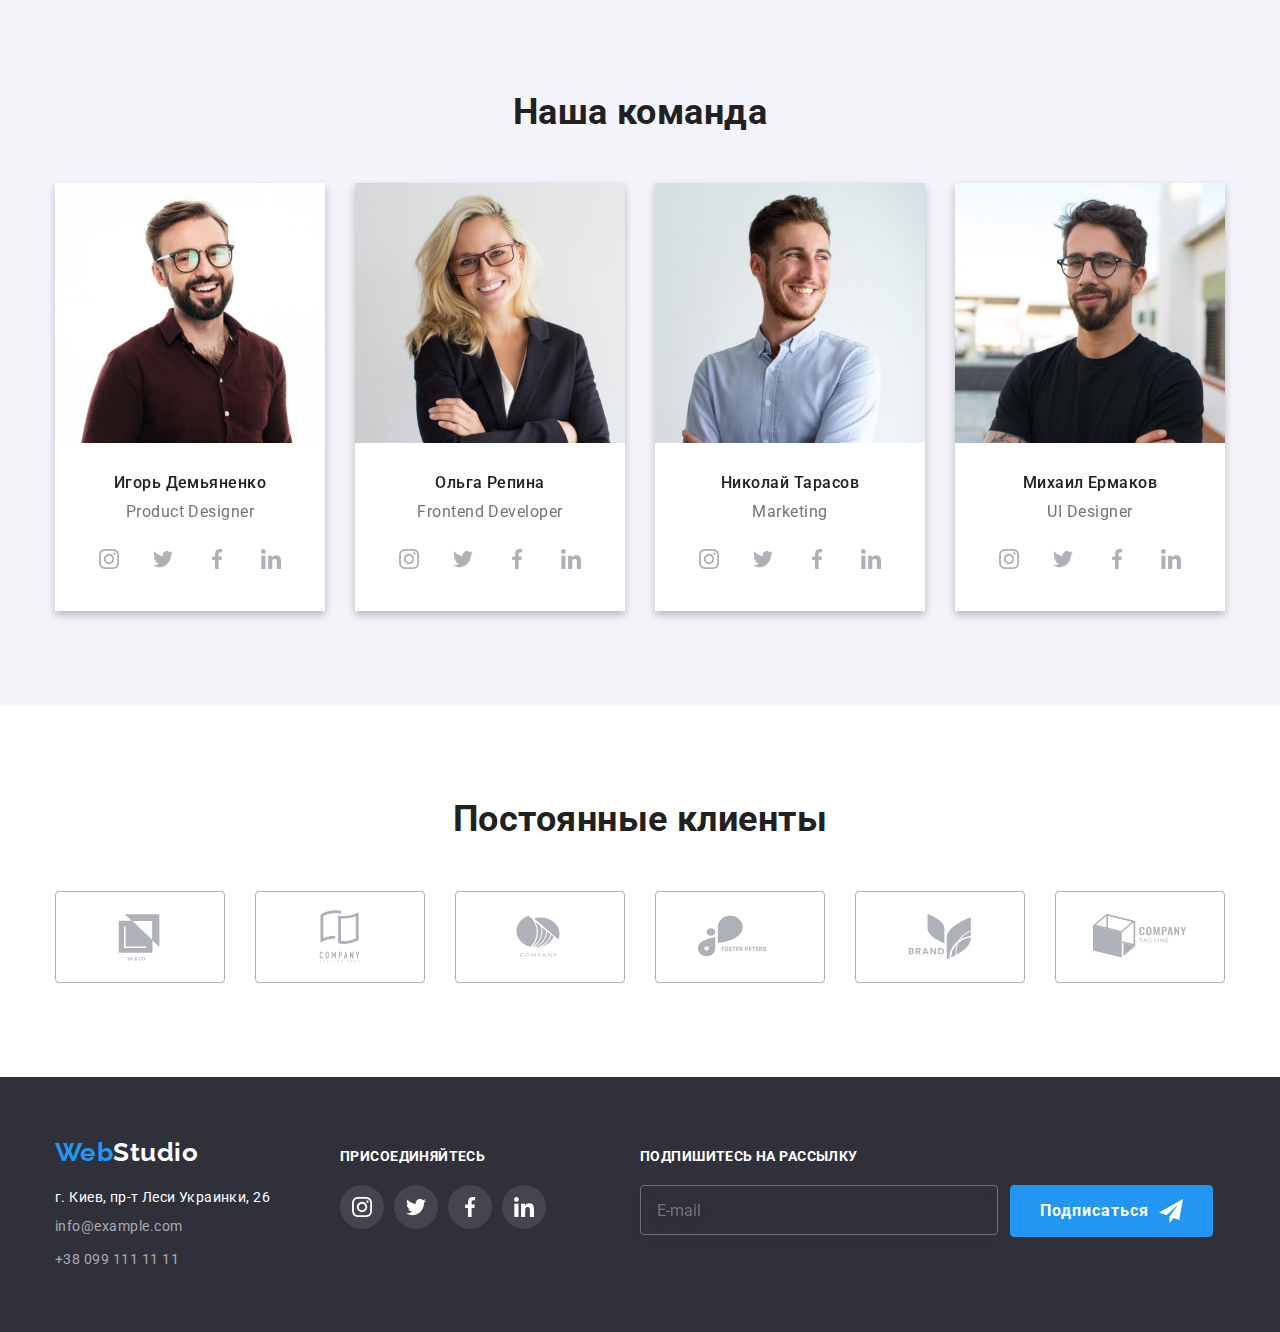
==== commit 0dbf6448: "finish1" ====
--- a/index.html
+++ b/index.html
@@ -370,23 +370,38 @@
           <form action="#" class="modal-form">
             <div class="modal-field">
               <label for="name" class="modal-input-text">Имя</label>
-              <input class="modal-input" type="text" name="name" id="name" required autofocus />
+              <div class="modal-input-wrap">
+                <input class="modal-input" type="text" name="name" id="name" required autofocus />
+                <svg class="modal-input-icon" width="18" height="18">
+                  <use href="./images/icons.svg#icon-person"></use>
+                </svg>
+              </div>
             </div>
             <div class="modal-field">
               <label for="tel" class="modal-input-text">Телефон</label>
-              <input
-                class="modal-input"
-                type="tel"
-                minlength="2"
-                name="tel"
-                id="tel"
-                required
-                autofocus
-              />
+              <div class="modal-input-wrap">
+                <input
+                  class="modal-input"
+                  type="tel"
+                  minlength="2"
+                  name="tel"
+                  id="tel"
+                  required
+                  autofocus
+                />
+                <svg class="modal-input-icon" width="18" height="18">
+                  <use href="./images/icons.svg#icon-phone"></use>
+                </svg>
+              </div>
             </div>
             <div class="modal-field">
               <label for="mail" class="modal-input-text">Почта</label>
-              <input class="modal-input" type="email" name="mail" id="mail" required autofocus />
+              <div class="modal-input-wrap">
+                <input class="modal-input" type="email" name="mail" id="mail" required autofocus />
+                <svg class="modal-input-icon" width="18" height="18">
+                  <use href="./images/icons.svg#icon-email"></use>
+                </svg>
+              </div>
             </div>
             <div class="modal-field">
               <label for="comment" class="modal-input-text">Комментарий</label>
@@ -406,7 +421,7 @@
                 >Соглашаюсь с рассылкой и принимаю Условия договора</label
               >
             </div>
-            <button type="submit">Отправить</button>
+            <button type="submit" class="order-button modal-button">Отправить</button>
           </form>
         </div>
       </div>
@@ -467,8 +482,21 @@
             </li>
           </ul>
         </div>
+        <div class="footer-signup">
+          <p class="footer-join-title">Подпишитесь на рассылку</p>
+          <form action="#" class="signup-form">
+            <div class="signup-wrap">
+              <input type="mail" name="signup-mail" class="signup" placeholder="E-mail" required />
+              <button type="submit" class="signup-button order-button">
+                Подписаться<svg class="signup-button-icon" width="24" height="24">
+                  <use href="./images/icons.svg#icon-icon-send"></use>
+                </svg>
+              </button>
+            </div>
+          </form>
+        </div>
       </div>
     </footer>
-    <!-- <script src="./js/modal.js"></script> -->
+    <script src="./js/modal.js"></script>
   </body>
 </html>
--- a/css/styles.css
+++ b/css/styles.css
@@ -621,7 +621,7 @@
   transition: fill 250ms cubic-bezier(0.4, 0, 0.2, 1);
 }
 
-/* Модалка */
+/* Модалка hero */
 
 .backdrop {
   position: fixed;
@@ -684,19 +684,40 @@
 }
 
 .modal-field {
-
+margin-bottom: 10px;
+}
+
+.modal-input-wrap {
+  position: relative;
 }
 
 .modal-input {
   width: 100%;
   height: 40px;
-border: 1px solid rgba(33, 33, 33, 0.2);
-border-radius: 4px;
-margin-bottom: 10px;
-padding-left: 12px;
-padding-right: 12px;
-background-color: transparent;
-font-size: 14px;
+  border: 1px solid rgba(33, 33, 33, 0.2);
+  border-radius: 4px;
+  outline: none;
+  padding-left: 30px;
+  padding-right: 12px;
+  background-color: transparent;
+  font-size: 14px;
+  transition: border-color 250ms cubic-bezier(0.4, 0, 0.2, 1);
+}
+
+.modal-input:focus + .modal-input-icon {
+  fill: var(--accent-color);
+}
+
+.modal-input:focus, .modal-input-text:focus {
+  border-color: var(--accent-color);
+}
+
+.modal-input-icon {
+  position: absolute;
+  top: 50%;
+  transform: translateY(-50%);
+  left: 12px;
+  transition: fill 250ms cubic-bezier(0.4, 0, 0.2, 1);
 }
 
 .modal-comment {
@@ -707,6 +728,7 @@
 letter-spacing: 0.01em;
 border: 1px solid rgba(33, 33, 33, 0.2);
 border-radius: 4px;
+outline: none;
 padding: 12px 16px;
 color: rgba(117, 117, 117, 0.5);
 resize: none;
@@ -726,8 +748,47 @@
   font-size: 12px;
 line-height: 1.16;
 letter-spacing: 0.01em;
-
 color: var(--primary-text-color);
+transition: border-color 250ms cubic-bezier(0.4, 0, 0.2, 1);
+}
+
+.modal-button {
+  margin: 0 auto;
+  display: block;
+}
+
+/* Форма футера Подпишись */
+
+.footer-signup {
+  margin-left: 94px;
+}
+
+.signup {
+  width: 358px;
+  height: 50px;
+  background-color: transparent;
+  border: 1px solid rgba(255, 255, 255, 0.3);
+filter: drop-shadow(0px 4px 4px rgba(0, 0, 0, 0.15));
+border-radius: 4px;
+margin-right: 12px;
+padding: 15px 0 15px 16px;
+}
+
+.signup-wrap {
+  display: flex;
+  justify-content: space-between;  
+}
+
+.signup-button {
+  display: flex;
+  justify-content: center;
+  align-items: center;
+  padding: 10px 29px;
+}
+
+.signup-button-icon {
+  margin-left: 10px;
+  fill: var(--secondary-text-color);
 }
 
 /* portfolio */
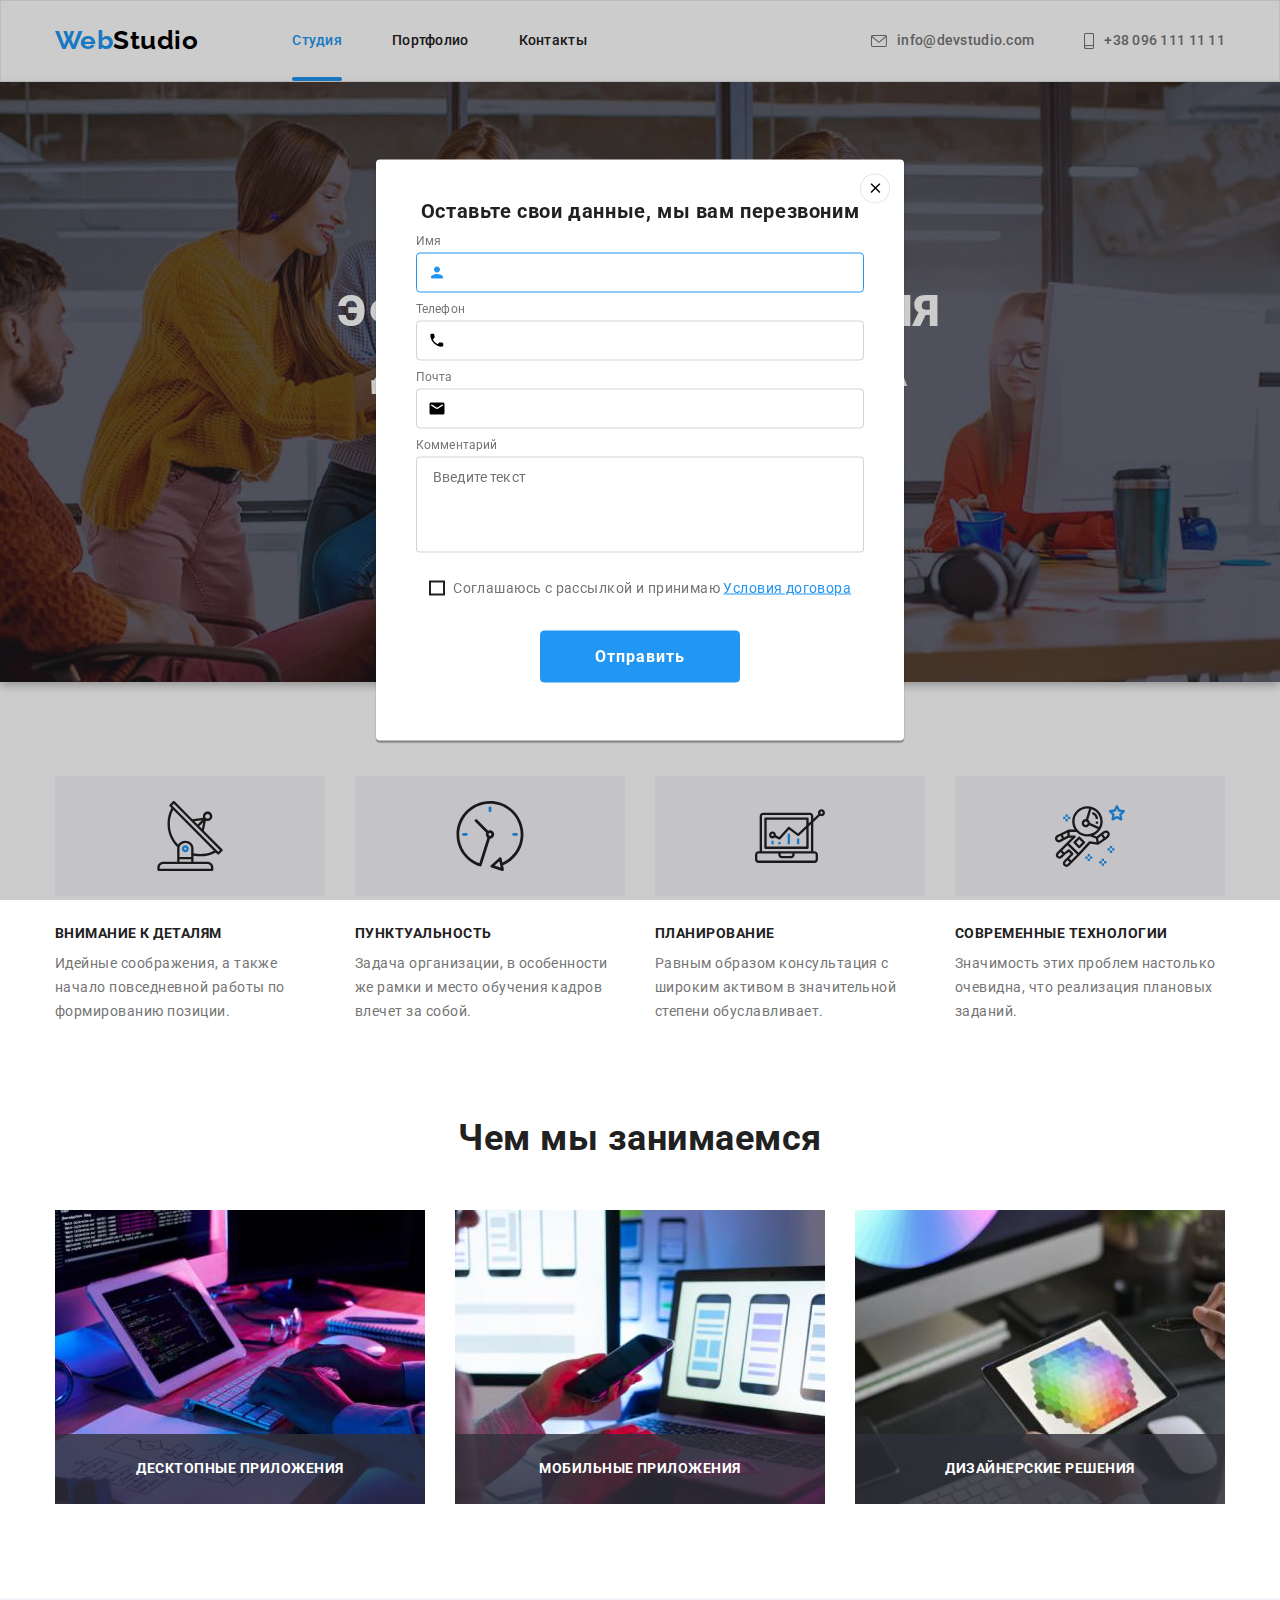
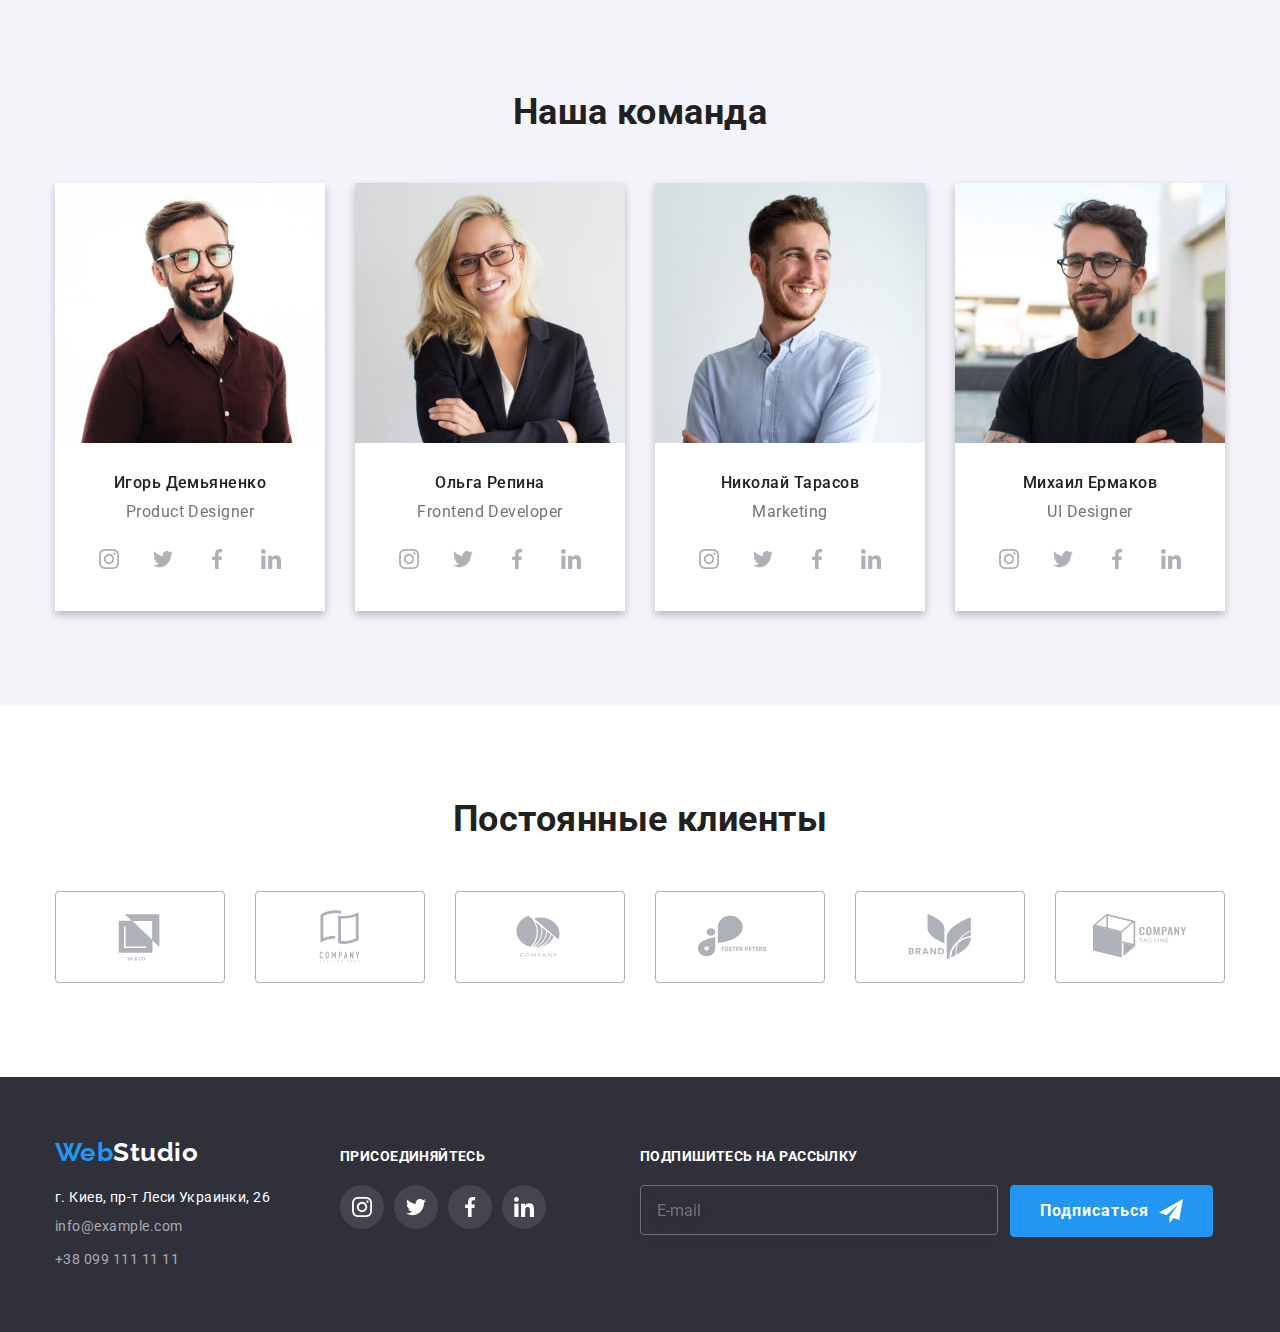
==== commit c7578868: "finish2" ====
--- a/index.html
+++ b/index.html
@@ -405,20 +405,29 @@
             </div>
             <div class="modal-field">
               <label for="comment" class="modal-input-text">Комментарий</label>
-              <textarea name="comment" id="comment" class="modal-comment">Введите текст</textarea>
+              <textarea
+                name="comment"
+                id="comment"
+                class="modal-comment"
+                placeholder="Введите текст"
+              ></textarea>
             </div>
             <div class="modal-field">
               <input
-                class="modal-input"
+                class="modal-check visually-hidden"
                 type="checkbox"
-                name="agree"
-                id="agree"
+                name="policy"
+                id="modal-check"
                 value="Соглашаюсь с рассылкой и принимаю Условия договора"
                 required
                 autofocus
               />
-              <label for="agree" class="modal-input-text"
-                >Соглашаюсь с рассылкой и принимаю Условия договора</label
+              <label for="modal-check" class="modal-check-text"
+                ><span
+                  ><svg class="icon-check" width="16" height="15">
+                    <use href="./images/icons.svg#icon-check"></use></svg></span
+                >Соглашаюсь с рассылкой и принимаю&nbsp;
+                <a href="" class="policy-link">Условия договора</a></label
               >
             </div>
             <button type="submit" class="order-button modal-button">Отправить</button>
--- a/css/styles.css
+++ b/css/styles.css
@@ -671,6 +671,11 @@
   display: flex;
   justify-content: center;
   align-items: center;
+  transition: fill 250ms cubic-bezier(0.4, 0, 0.2, 1), visibility 250ms cubic-bezier(0.4, 0, 0.2, 1);
+}
+
+.modal-close:hover {
+  fill: var(--accent-color);
 }
 
 .modal-title {
@@ -730,15 +735,19 @@
 border-radius: 4px;
 outline: none;
 padding: 12px 16px;
-color: rgba(117, 117, 117, 0.5);
+/* color: rgba(117, 117, 117, 0.5); */
 resize: none;
+transition: border-color 250ms cubic-bezier(0.4, 0, 0.2, 1);
+}
+
+.modal-comment:focus {
+  border-color: var(--accent-color);
 }
 
 .modal-input::placeholder .modal-comment::placeholder{
   font-size: 14px;
 line-height: 1.14;
 letter-spacing: 0.01em;
-
 color: rgba(117, 117, 117, 0.5);
 }
 
@@ -756,6 +765,60 @@
   margin: 0 auto;
   display: block;
 }
+
+.modal-check-text {
+  font-size: 14px;
+  line-height: 1.71;
+  letter-spacing: 0.03em;
+  color: var(--primary-text-color);
+  display: flex;
+    align-items: center;
+  justify-content: center;
+}
+
+.modal-check-text span {
+  width: 16px;
+  height: 15px;
+  border: 2px solid var(--title-text-color);
+  margin-right: 8.38px;
+  display: flex;
+  align-items: center;
+  justify-content: center;
+}
+
+.icon-check {
+  fill: var(--secondary-text-color);
+}
+
+.modal-check:checked + .modal-check-text span {
+  background-color: var(--accent-color);
+  border: none;
+}
+
+.modal-check-text {
+  padding-top: 10px;
+  padding-bottom: 20px;
+}
+
+.policy-link {
+  color: var(--accent-color);
+}
+
+/* .modal-check-text::before {
+  content: '';
+  width: 16px;
+  height: 15px;
+  border: 2px solid var(--title-text-color);
+  margin-right: 8.38px;  
+}
+
+.modal-check:checked + .modal-check-text::before {
+  background-image: url(../images/check.svg);
+  background-position: center;
+  background-size: cover;
+  background-repeat: no-repeat;
+  border: none;
+} */
 
 /* Форма футера Подпишись */
 
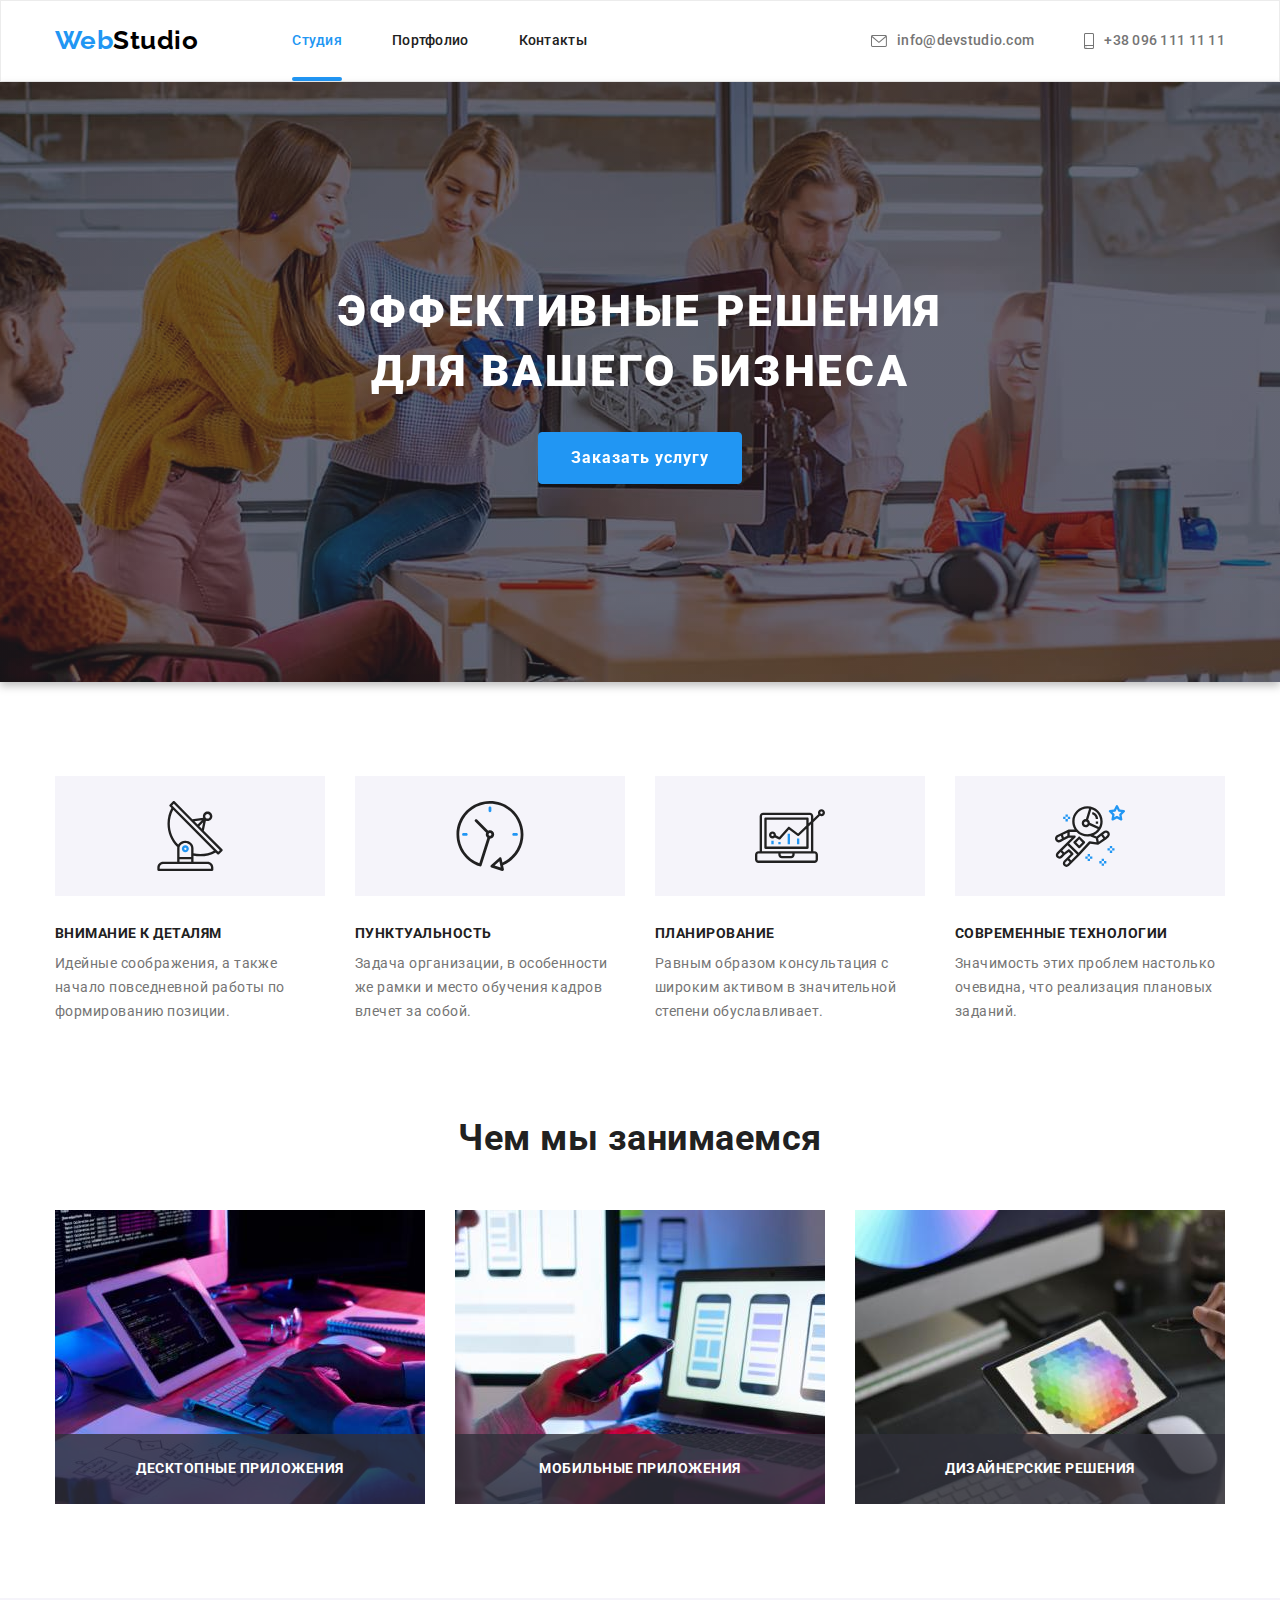
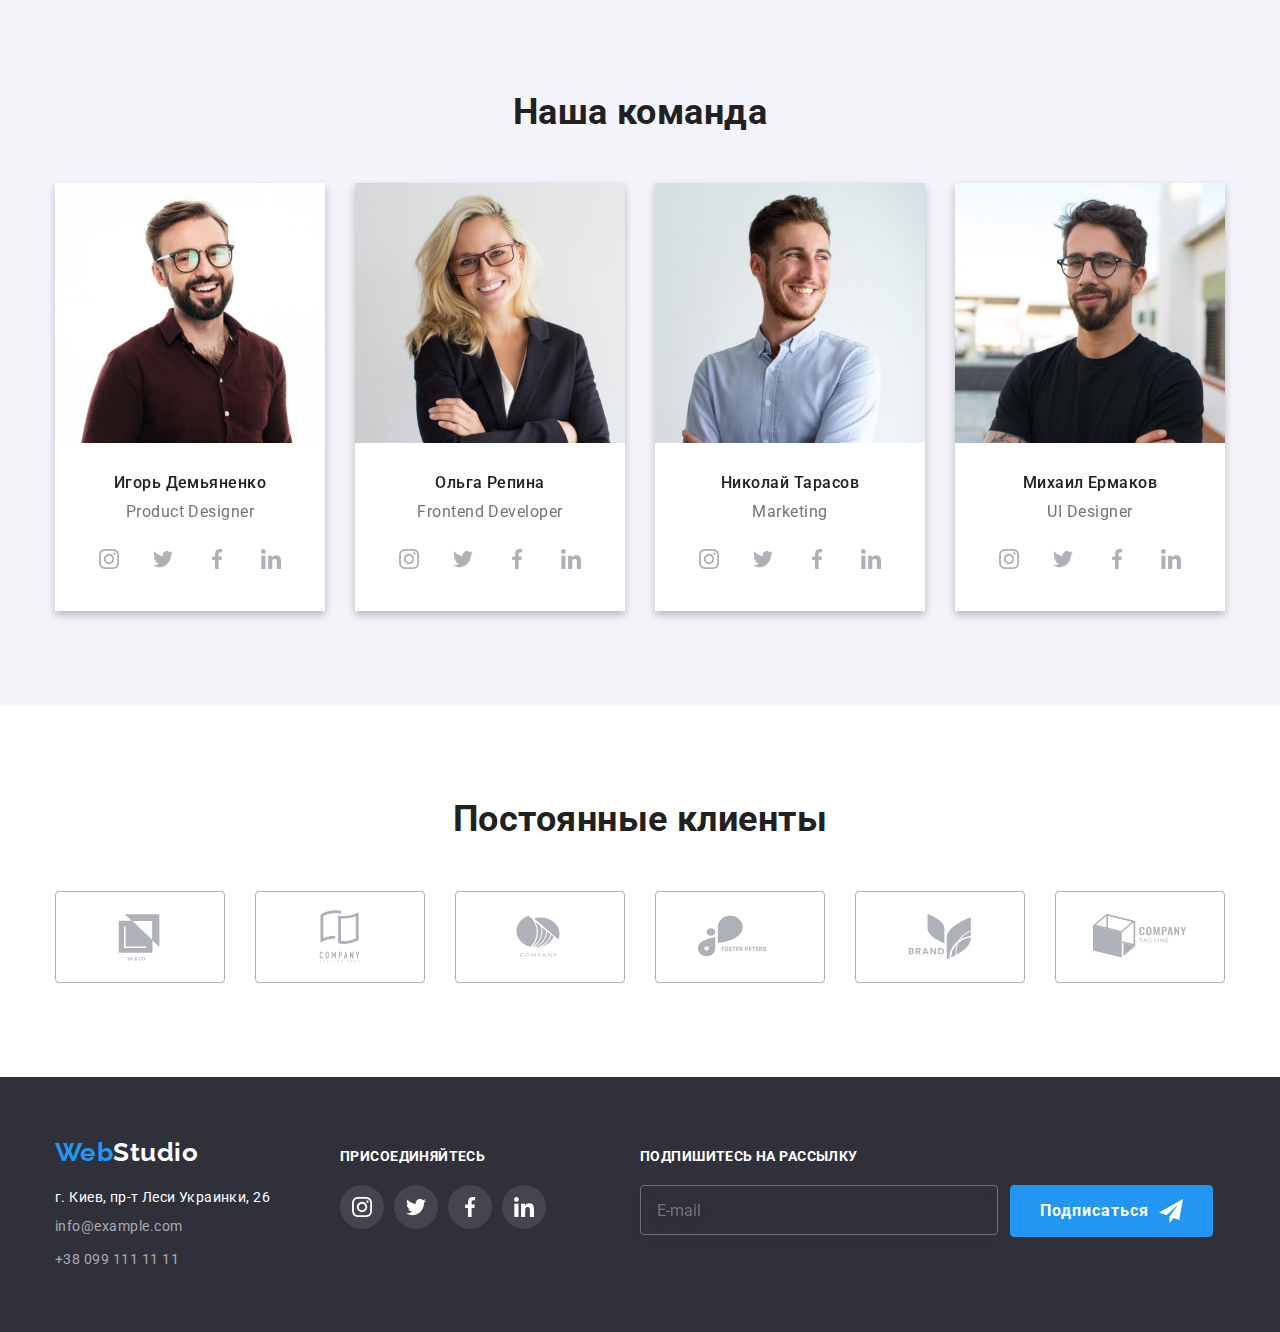
==== commit 87d725b6: "finish3" ====
--- a/index.html
+++ b/index.html
@@ -359,7 +359,7 @@
         </div>
       </section>
 
-      <div class="backdrop" data-modal>
+      <div class="backdrop is-hidden" data-modal>
         <div class="modal">
           <button type="button" data-modal-close class="modal-close">
             <svg class="close-icon" width="18" height="18">
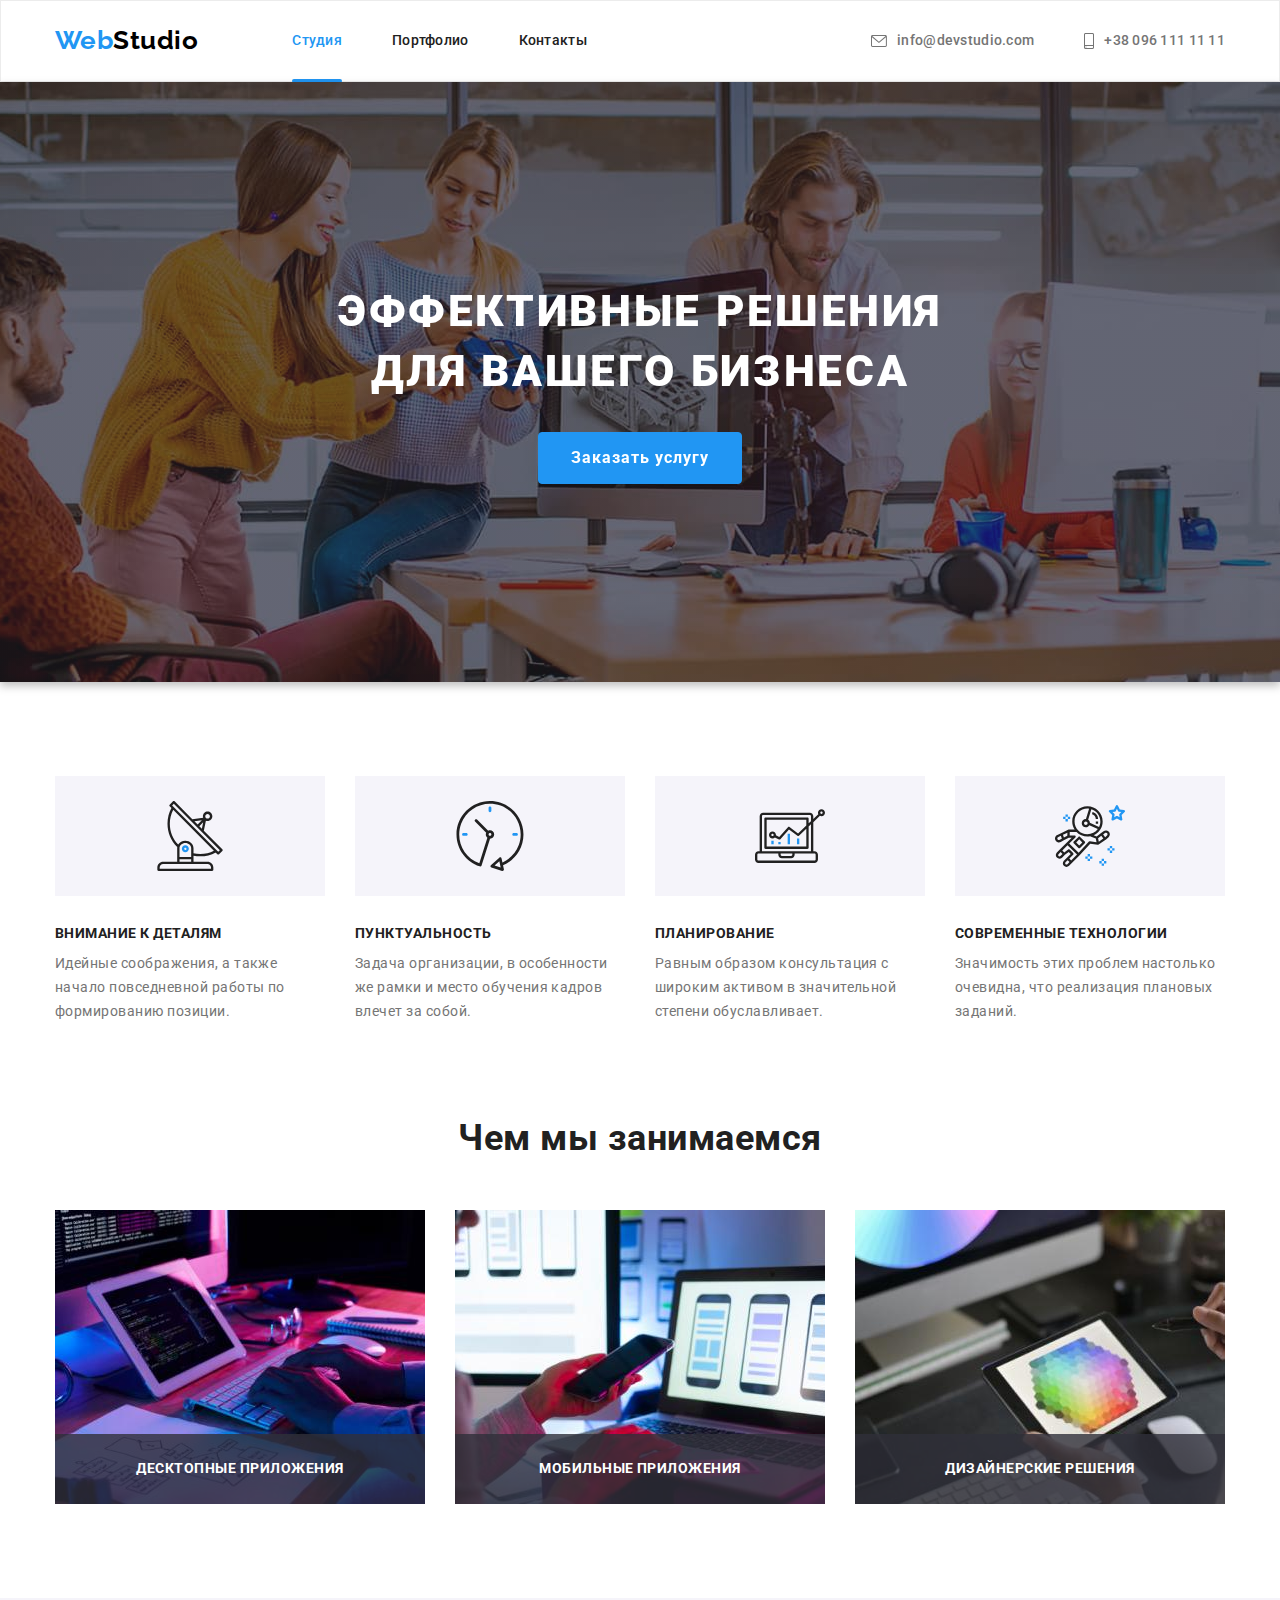
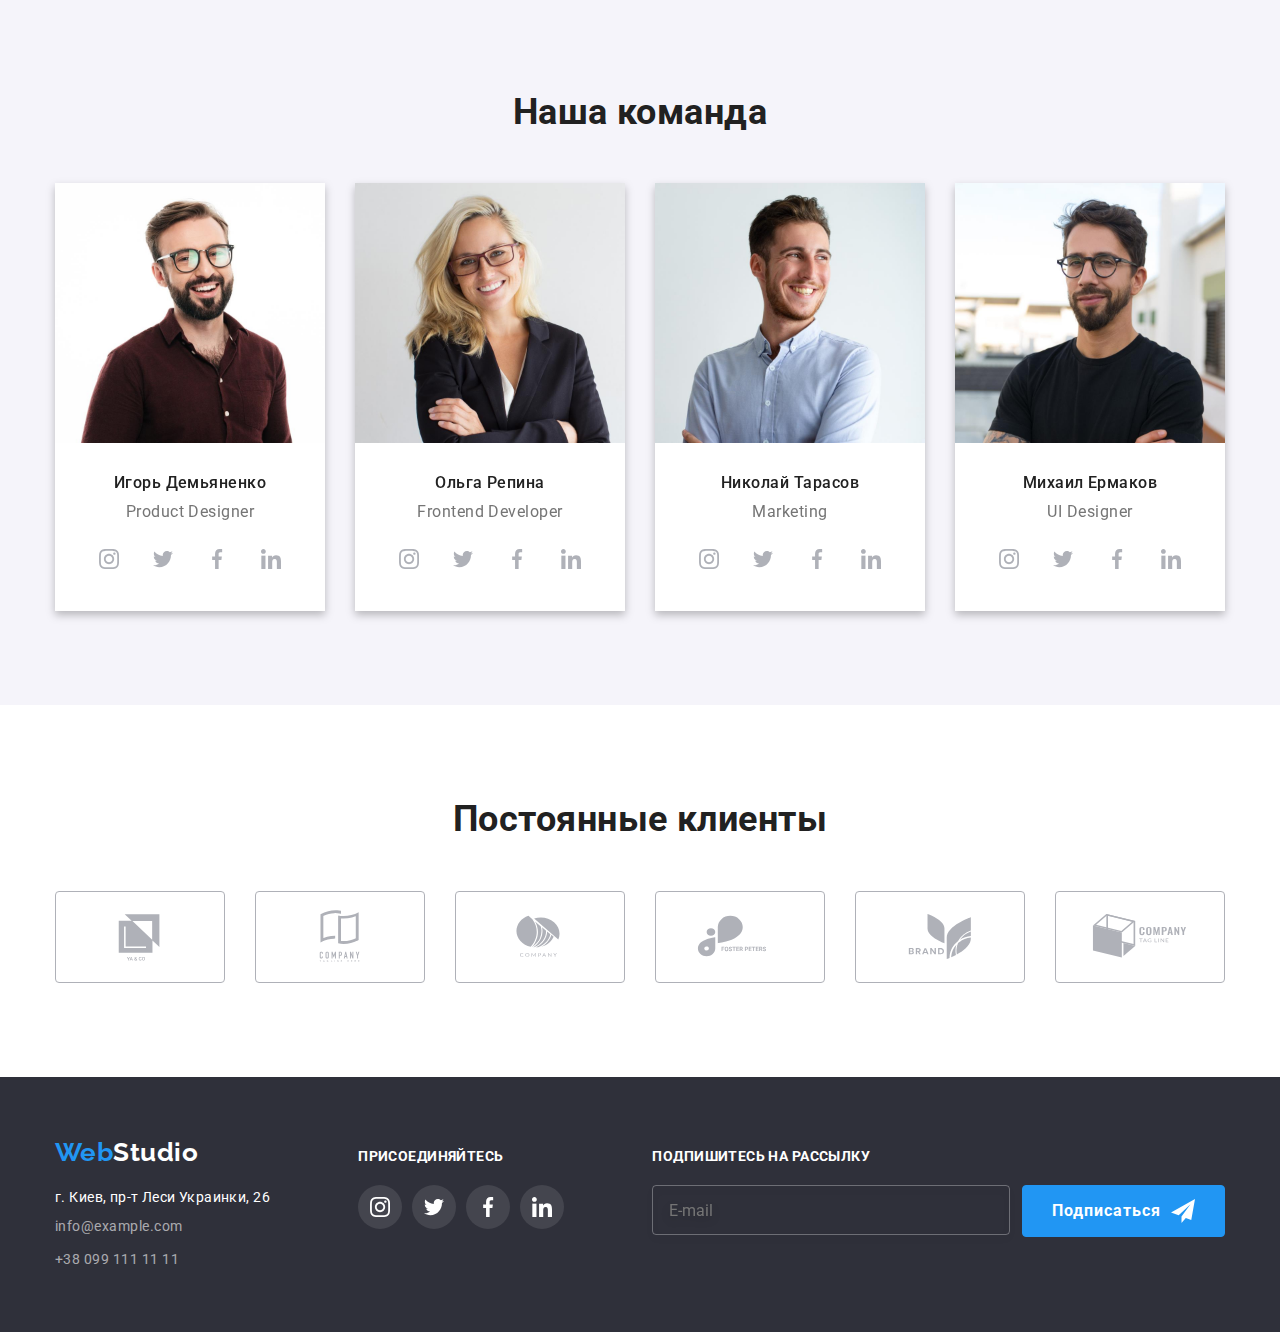
==== commit e6283b08: "finish5" ====
--- a/index.html
+++ b/index.html
@@ -358,82 +358,6 @@
           </ul>
         </div>
       </section>
-
-      <div class="backdrop is-hidden" data-modal>
-        <div class="modal">
-          <button type="button" data-modal-close class="modal-close">
-            <svg class="close-icon" width="18" height="18">
-              <use href="./images/icons.svg#icon-close"></use>
-            </svg>
-          </button>
-          <p class="modal-title">Оставьте свои данные, мы вам перезвоним</p>
-          <form action="#" class="modal-form">
-            <div class="modal-field">
-              <label for="name" class="modal-input-text">Имя</label>
-              <div class="modal-input-wrap">
-                <input class="modal-input" type="text" name="name" id="name" required autofocus />
-                <svg class="modal-input-icon" width="18" height="18">
-                  <use href="./images/icons.svg#icon-person"></use>
-                </svg>
-              </div>
-            </div>
-            <div class="modal-field">
-              <label for="tel" class="modal-input-text">Телефон</label>
-              <div class="modal-input-wrap">
-                <input
-                  class="modal-input"
-                  type="tel"
-                  minlength="2"
-                  name="tel"
-                  id="tel"
-                  required
-                  autofocus
-                />
-                <svg class="modal-input-icon" width="18" height="18">
-                  <use href="./images/icons.svg#icon-phone"></use>
-                </svg>
-              </div>
-            </div>
-            <div class="modal-field">
-              <label for="mail" class="modal-input-text">Почта</label>
-              <div class="modal-input-wrap">
-                <input class="modal-input" type="email" name="mail" id="mail" required autofocus />
-                <svg class="modal-input-icon" width="18" height="18">
-                  <use href="./images/icons.svg#icon-email"></use>
-                </svg>
-              </div>
-            </div>
-            <div class="modal-field">
-              <label for="comment" class="modal-input-text">Комментарий</label>
-              <textarea
-                name="comment"
-                id="comment"
-                class="modal-comment"
-                placeholder="Введите текст"
-              ></textarea>
-            </div>
-            <div class="modal-field">
-              <input
-                class="modal-check visually-hidden"
-                type="checkbox"
-                name="policy"
-                id="modal-check"
-                value="Соглашаюсь с рассылкой и принимаю Условия договора"
-                required
-                autofocus
-              />
-              <label for="modal-check" class="modal-check-text"
-                ><span
-                  ><svg class="icon-check" width="16" height="15">
-                    <use href="./images/icons.svg#icon-check"></use></svg></span
-                >Соглашаюсь с рассылкой и принимаю&nbsp;
-                <a href="" class="policy-link">Условия договора</a></label
-              >
-            </div>
-            <button type="submit" class="order-button modal-button">Отправить</button>
-          </form>
-        </div>
-      </div>
     </main>
 
     <footer class="footer">
@@ -495,7 +419,7 @@
           <p class="footer-join-title">Подпишитесь на рассылку</p>
           <form action="#" class="signup-form">
             <div class="signup-wrap">
-              <input type="mail" name="signup-mail" class="signup" placeholder="E-mail" required />
+              <input type="email" name="signup-mail" class="signup" placeholder="E-mail" required />
               <button type="submit" class="signup-button order-button">
                 Подписаться<svg class="signup-button-icon" width="24" height="24">
                   <use href="./images/icons.svg#icon-icon-send"></use>
@@ -506,6 +430,72 @@
         </div>
       </div>
     </footer>
+    <div class="backdrop is-hidden" data-modal>
+      <div class="modal">
+        <button type="button" data-modal-close class="modal-close">
+          <svg class="close-icon" width="18" height="18">
+            <use href="./images/icons.svg#icon-close"></use>
+          </svg>
+        </button>
+        <p class="modal-title">Оставьте свои данные, мы вам перезвоним</p>
+        <form action="#" class="modal-form">
+          <div class="modal-field">
+            <label for="name" class="modal-input-text">Имя</label>
+            <div class="modal-input-wrap">
+              <input class="modal-input" type="text" name="name" id="name" required autofocus />
+              <svg class="modal-input-icon" width="18" height="18">
+                <use href="./images/icons.svg#icon-person"></use>
+              </svg>
+            </div>
+          </div>
+          <div class="modal-field">
+            <label for="tel" class="modal-input-text">Телефон</label>
+            <div class="modal-input-wrap">
+              <input class="modal-input" type="tel" minlength="2" name="tel" id="tel" required />
+              <svg class="modal-input-icon" width="18" height="18">
+                <use href="./images/icons.svg#icon-phone"></use>
+              </svg>
+            </div>
+          </div>
+          <div class="modal-field">
+            <label for="mail" class="modal-input-text">Почта</label>
+            <div class="modal-input-wrap">
+              <input class="modal-input" type="email" name="mail" id="mail" required />
+              <svg class="modal-input-icon" width="18" height="18">
+                <use href="./images/icons.svg#icon-email"></use>
+              </svg>
+            </div>
+          </div>
+          <div class="modal-field-comment">
+            <label for="comment" class="modal-input-text">Комментарий</label>
+            <textarea
+              name="comment"
+              id="comment"
+              class="modal-comment"
+              placeholder="Введите текст"
+            ></textarea>
+          </div>
+          <div class="modal-field-check">
+            <input
+              class="modal-check visually-hidden"
+              type="checkbox"
+              name="policy"
+              id="modal-check"
+              value="Соглашаюсь с рассылкой и принимаю Условия договора"
+              required
+            />
+            <label for="modal-check" class="modal-check-text"
+              ><span
+                ><svg class="icon-check" width="16" height="15">
+                  <use href="./images/icons.svg#icon-check"></use></svg></span
+              >Соглашаюсь с рассылкой и принимаю&nbsp;
+              <a href="" class="policy-link">Условия договора</a></label
+            >
+          </div>
+          <button type="submit" class="order-button modal-button">Отправить</button>
+        </form>
+      </div>
+    </div>
     <script src="./js/modal.js"></script>
   </body>
 </html>
--- a/css/styles.css
+++ b/css/styles.css
@@ -178,7 +178,7 @@
   content: '';
   position: absolute;
   left: 0;
-  bottom: 0;
+  bottom: -2px;
   width: 100%;
   height: 4px;
   border-radius: 2px;  
@@ -559,12 +559,12 @@
 
 .footer-contact {
   flex-direction: column;
-  margin-right: 70px;
 }
 .footer-join {
   flex-direction: column;  
   width: 206px;
-  height: 80px;  
+  height: 80px;
+  margin-left: auto;
 }
 
 .footer-join-title {
@@ -661,8 +661,8 @@
 
 .modal-close {
   position: absolute;
-  top: 14px;
-  right: 14px;
+  top: 8px;
+  right: 8px;
   width: 30px;
   height: 30px;
   background-color: var(--secondary-text-color);
@@ -671,11 +671,13 @@
   display: flex;
   justify-content: center;
   align-items: center;
-  transition: fill 250ms cubic-bezier(0.4, 0, 0.2, 1), visibility 250ms cubic-bezier(0.4, 0, 0.2, 1);
-}
-
-.modal-close:hover {
+  transition: fill 250ms cubic-bezier(0.4, 0, 0.2, 1), visibility 250ms cubic-bezier(0.4, 0, 0.2, 1), border-color 250ms cubic-bezier(0.4, 0, 0.2, 1);
+}
+
+.modal-close:hover,
+.modal-close:focus {
   fill: var(--accent-color);
+  border-color: var(--accent-color);
 }
 
 .modal-title {
@@ -709,7 +711,8 @@
   transition: border-color 250ms cubic-bezier(0.4, 0, 0.2, 1);
 }
 
-.modal-input:focus + .modal-input-icon {
+.modal-input:focus + .modal-input-icon,
+.modal-input:hover + .modal-input-icon {
   fill: var(--accent-color);
 }
 
@@ -727,7 +730,7 @@
 
 .modal-comment {
   width: 100%;
-  height: 96px;
+  height: 120px;
   font-size: 14px;
 line-height: 1.14;
 letter-spacing: 0.01em;
@@ -740,6 +743,10 @@
 transition: border-color 250ms cubic-bezier(0.4, 0, 0.2, 1);
 }
 
+.modal-field-comment {
+  margin-bottom: 20px;
+}
+
 .modal-comment:focus {
   border-color: var(--accent-color);
 }
@@ -766,13 +773,17 @@
   display: block;
 }
 
+.modal-field-check {
+  margin-bottom: 30px;
+}
+
 .modal-check-text {
   font-size: 14px;
   line-height: 1.71;
   letter-spacing: 0.03em;
   color: var(--primary-text-color);
   display: flex;
-    align-items: center;
+  align-items: center;
   justify-content: center;
 }
 
@@ -795,9 +806,8 @@
   border: none;
 }
 
-.modal-check-text {
-  padding-top: 10px;
-  padding-bottom: 20px;
+.modal-check:focus + .modal-check-text span {
+  border: 2px solid var(--accent-color);
 }
 
 .policy-link {
@@ -823,7 +833,7 @@
 /* Форма футера Подпишись */
 
 .footer-signup {
-  margin-left: 94px;
+  margin-left: auto;
 }
 
 .signup {
@@ -835,6 +845,7 @@
 border-radius: 4px;
 margin-right: 12px;
 padding: 15px 0 15px 16px;
+color: var(--secondary-text-color);
 }
 
 .signup-wrap {
@@ -934,7 +945,8 @@
 }
 
 .examples-text {
-  padding: 20px 24px;  
+  padding: 20px 24px;
+  border: 1px solid var(--portfolio-cards-border-color);
 }
 
 .examples-item {
@@ -980,7 +992,7 @@
   height: 100%;  
   background: rgba(33, 150, 243, 0.9);
   transform: translateY(100%);
-  transition: transform 250ms cubic-bezier(0.4, 0, 0.2, 1);
+  transition: transform 250ms cubic-bezier(0.4, 0, 0.2, 1), opacity 250ms cubic-bezier(0.4, 0, 0.2, 1);
   opacity: 0;
   /* overflow: auto; */
 }
